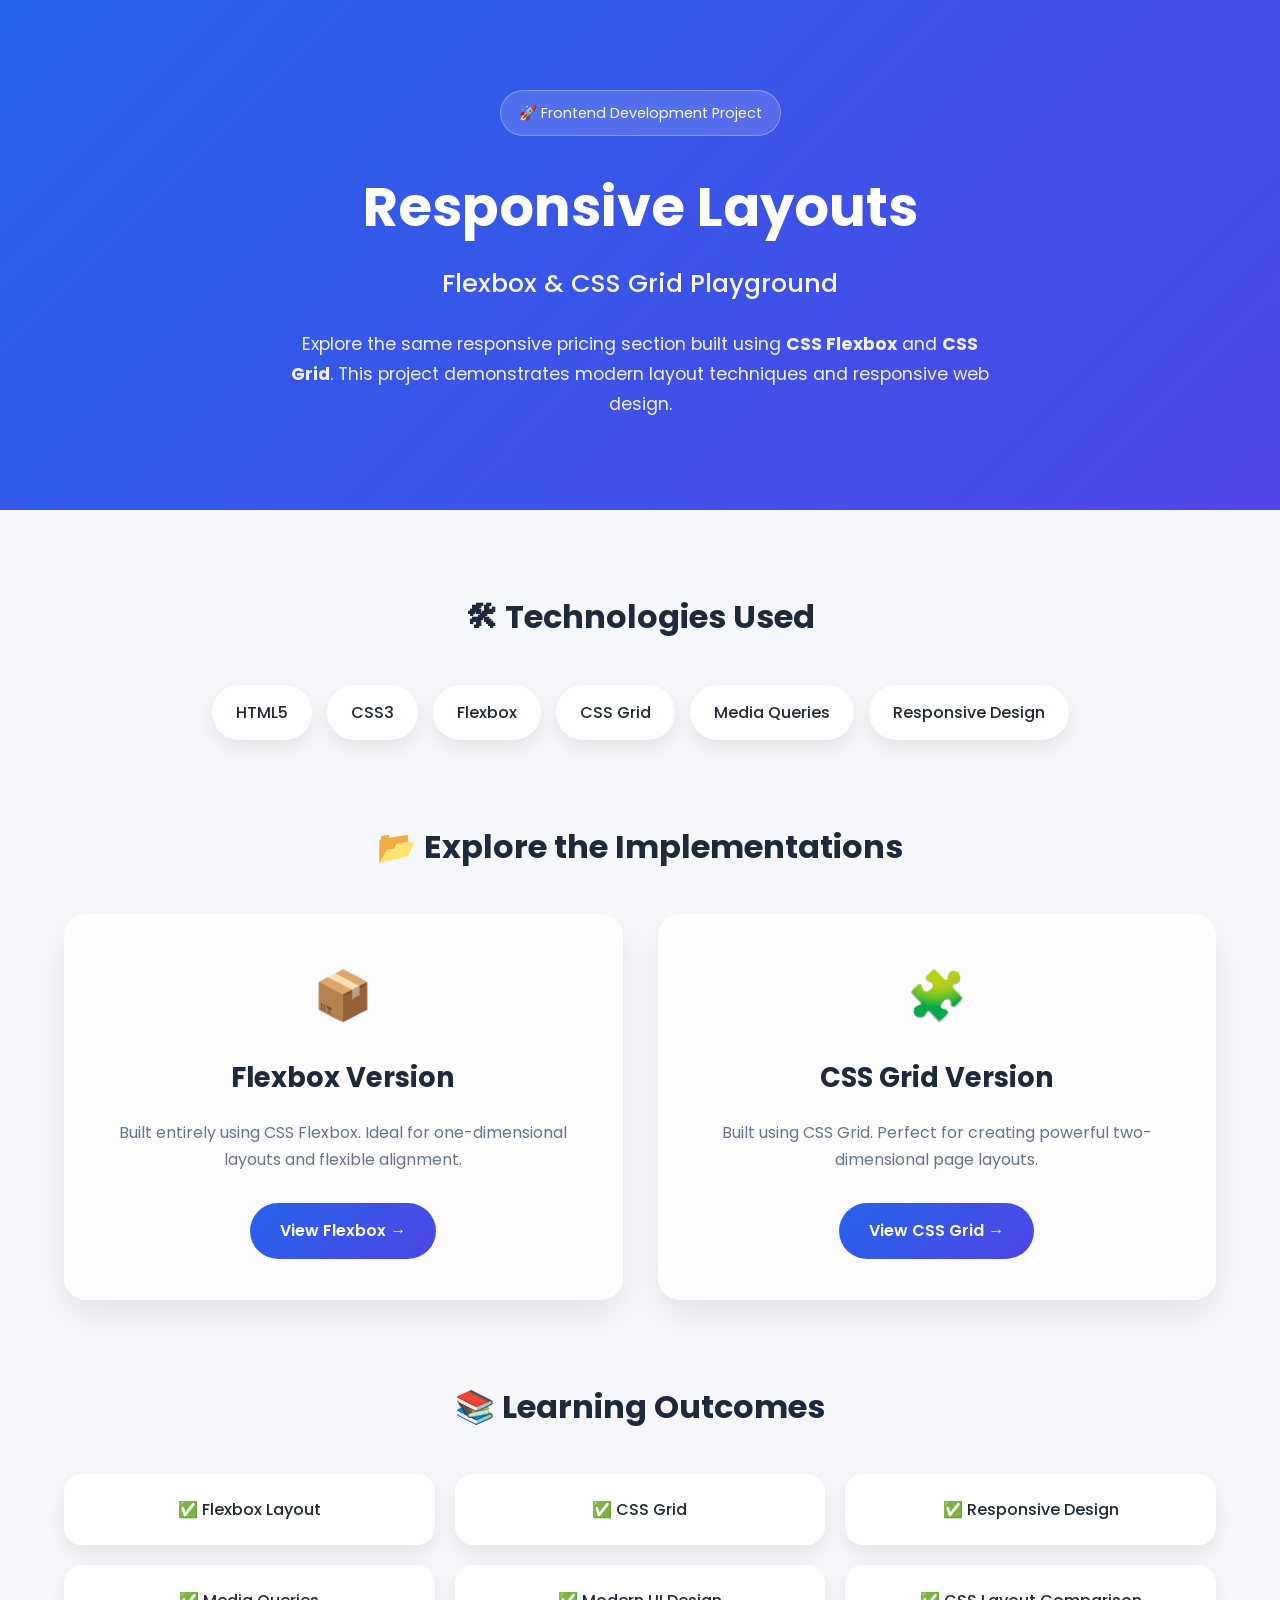
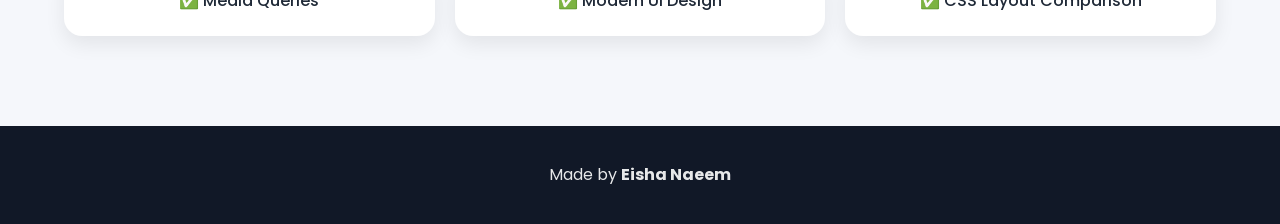
==== index.html @ a728713c "Add landing page for GitHub Pages" ====
<!DOCTYPE html>
<html lang="en">
<head>
    <meta charset="UTF-8">
    <meta name="viewport" content="width=device-width, initial-scale=1.0">
    <title>Flexbox & Grid Playground</title>

    <link rel="stylesheet" href="style.css">

    <link href="https://fonts.googleapis.com/css2?family=Poppins:wght@300;400;500;600;700&display=swap" rel="stylesheet">
</head>
<body>

<header class="hero">

    <div class="hero-content">

        <span class="badge">🚀 Frontend Development Project</span>

        <h1>Responsive Layouts</h1>

        <h2>Flexbox & CSS Grid Playground</h2>

        <p>
            Explore the same responsive pricing section built using
            <strong>CSS Flexbox</strong> and
            <strong>CSS Grid</strong>.
            This project demonstrates modern layout techniques and responsive web design.
        </p>

    </div>

</header>

<section class="technologies">

    <h2>🛠 Technologies Used</h2>

    <div class="tech-list">
        <span>HTML5</span>
        <span>CSS3</span>
        <span>Flexbox</span>
        <span>CSS Grid</span>
        <span>Media Queries</span>
        <span>Responsive Design</span>
    </div>

</section>

<section class="versions">

    <h2>📂 Explore the Implementations</h2>

    <div class="cards">

        <div class="card">

            <div class="icon">📦</div>

            <h3>Flexbox Version</h3>

            <p>
                Built entirely using CSS Flexbox.
                Ideal for one-dimensional layouts and flexible alignment.
            </p>

            <a href =  "flexbox/index.html" class="btn">
                    
                    View Flexbox →
            </a>

        </div>

        <div class="card">

            <div class="icon">🧩</div>

            <h3>CSS Grid Version</h3>

            <p>
                Built using CSS Grid.
                Perfect for creating powerful two-dimensional page layouts.
            </p>

            <a href=grid/index.html" class="btn">
                     
                   View CSS Grid →
            </a>

        </div>

    </div>

</section>

<section class="learning">

    <h2>📚 Learning Outcomes</h2>

    <div class="learn-grid">

        <div>✅ Flexbox Layout</div>
        <div>✅ CSS Grid</div>
        <div>✅ Responsive Design</div>
        <div>✅ Media Queries</div>
        <div>✅ Modern UI Design</div>
        <div>✅ CSS Layout Comparison</div>

    </div>

</section>

<footer>

    <p>
        Made by <strong>Eisha Naeem</strong>
    </p>

</footer>

</body>
</html>
---- style.css ----
/* ===========================
   GOOGLE FONT
=========================== */

*{
    margin:0;
    padding:0;
    box-sizing:border-box;
}

body{
    font-family:'Poppins',sans-serif;
    background:#f5f7fb;
    color:#1f2937;
    line-height:1.7;
}

/* ===========================
   HERO SECTION
=========================== */

.hero{
    background:linear-gradient(135deg,#2563eb,#4f46e5);
    color:white;
    text-align:center;
    padding:90px 20px;
}

.hero-content{
    max-width:900px;
    margin:auto;
}

.badge{
    display:inline-block;
    background:rgba(255,255,255,.15);
    border:1px solid rgba(255,255,255,.3);
    padding:10px 18px;
    border-radius:50px;
    backdrop-filter:blur(12px);
    font-size:.9rem;
    margin-bottom:25px;
}

.hero h1{
    font-size:3.4rem;
    font-weight:700;
    margin-bottom:8px;
}

.hero h2{
    font-size:1.6rem;
    font-weight:500;
    opacity:.95;
    margin-bottom:25px;
}

.hero p{
    max-width:720px;
    margin:auto;
    font-size:1.1rem;
    opacity:.92;
}

/* ===========================
   SECTION
=========================== */

section{
    width:90%;
    max-width:1200px;
    margin:80px auto;
}

section h2{
    text-align:center;
    font-size:2rem;
    margin-bottom:40px;
    color:#1e293b;
}

/* ===========================
   TECHNOLOGIES
=========================== */

.tech-list{
    display:flex;
    flex-wrap:wrap;
    justify-content:center;
    gap:15px;
}

.tech-list span{
    background:white;
    padding:14px 24px;
    border-radius:50px;
    font-weight:500;
    box-shadow:0 8px 20px rgba(0,0,0,.08);
    transition:.3s;
}

.tech-list span:hover{
    background:#2563eb;
    color:white;
    transform:translateY(-5px);
}

/* ===========================
   CARDS
=========================== */

.cards{
    display:grid;
    grid-template-columns:repeat(auto-fit,minmax(320px,1fr));
    gap:35px;
}

.card{
    background:rgba(255,255,255,.75);
    backdrop-filter:blur(18px);
    border:1px solid rgba(255,255,255,.5);
    border-radius:22px;
    padding:40px;
    text-align:center;
    transition:.35s ease;
    box-shadow:0 15px 35px rgba(0,0,0,.08);
}

.card:hover{
    transform:translateY(-12px);
    box-shadow:0 25px 50px rgba(37,99,235,.18);
}

.icon{
    font-size:3rem;
    margin-bottom:18px;
}

.card h3{
    margin-bottom:18px;
    font-size:1.7rem;
    color:#1e293b;
}

.card p{
    color:#64748b;
    margin-bottom:30px;
}

.btn{
    display:inline-block;
    text-decoration:none;
    background:linear-gradient(135deg,#2563eb,#4f46e5);
    color:white;
    padding:14px 30px;
    border-radius:50px;
    font-weight:600;
    transition:.3s;
}

.btn:hover{
    transform:scale(1.05);
    box-shadow:0 12px 30px rgba(79,70,229,.35);
}

/* ===========================
   LEARNING
=========================== */

.learn-grid{
    display:grid;
    grid-template-columns:repeat(3,1fr);
    gap:20px;
}

.learn-grid div{
    background:white;
    padding:22px;
    border-radius:18px;
    text-align:center;
    font-weight:500;
    box-shadow:0 8px 20px rgba(0,0,0,.08);
    transition:.3s;
}

.learn-grid div:hover{
    transform:translateY(-6px);
    background:#2563eb;
    color:white;
}

/* ===========================
   FOOTER
=========================== */

footer{
    margin-top:90px;
    background:#111827;
    color:white;
    text-align:center;
    padding:35px 20px;
}

footer p{
    opacity:.9;
}

/* ===========================
   RESPONSIVE
=========================== */

@media(max-width:900px){

.hero h1{
    font-size:2.7rem;
}

.hero h2{
    font-size:1.3rem;
}

.learn-grid{
    grid-template-columns:repeat(2,1fr);
}

}

@media(max-width:600px){

.hero{
    padding:70px 20px;
}

.hero h1{
    font-size:2.2rem;
}

.hero h2{
    font-size:1.1rem;
}

.hero p{
    font-size:1rem;
}

.cards{
    grid-template-columns:1fr;
}

.learn-grid{
    grid-template-columns:1fr;
}

.tech-list{
    gap:12px;
}

.tech-list span{
    width:100%;
    text-align:center;
}

.card{
    padding:30px;
}

section{
    margin:60px auto;
}

}
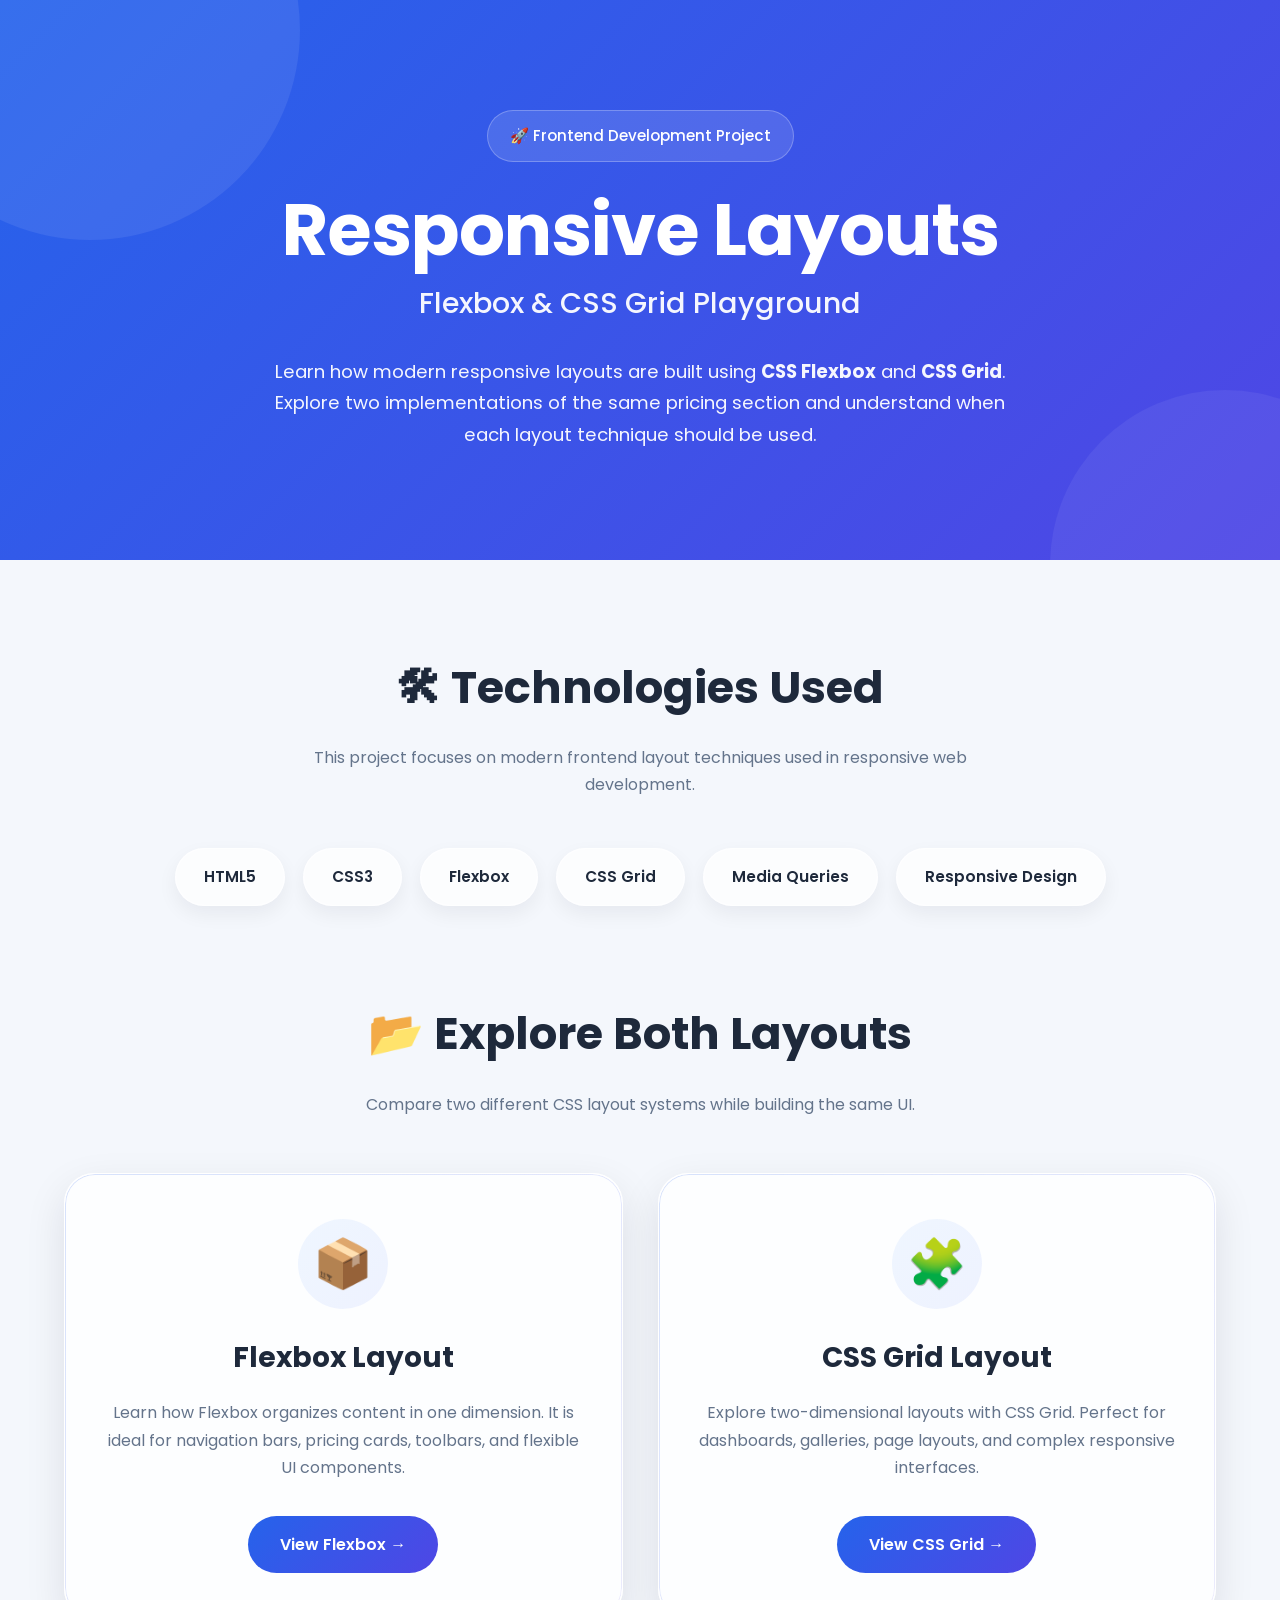
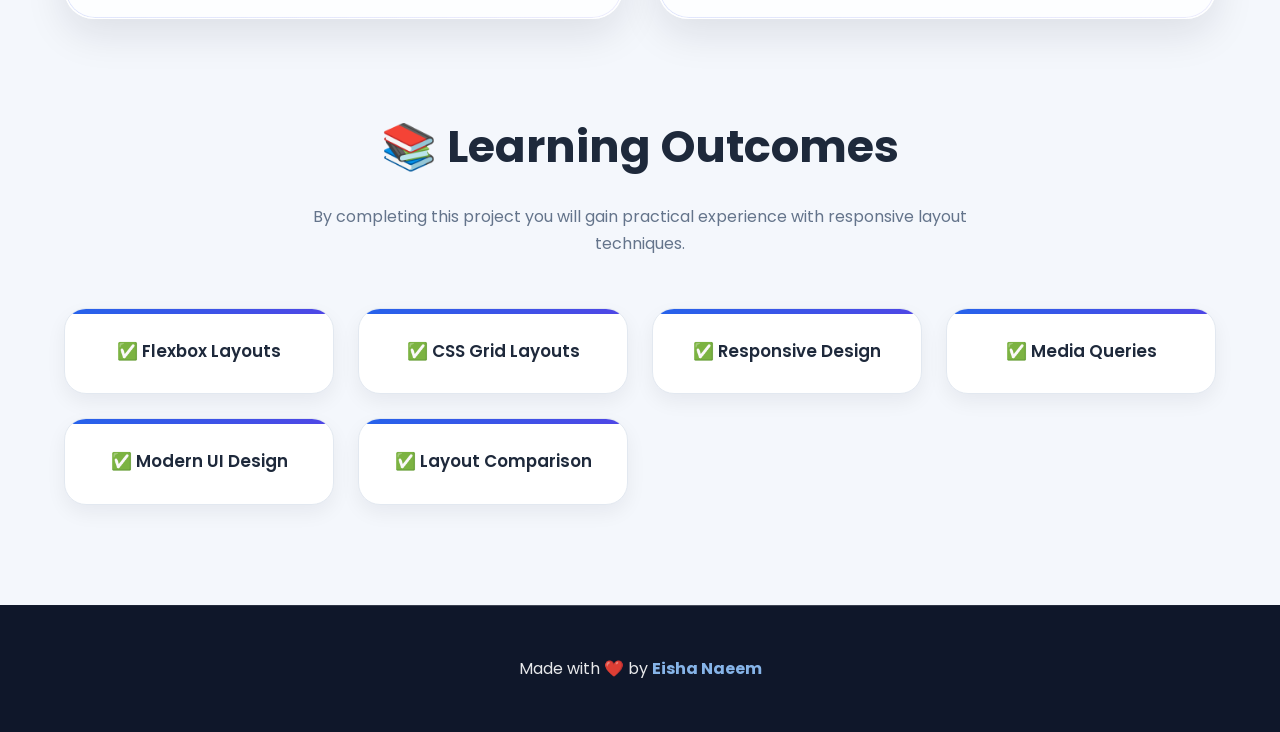
==== commit 71b8dd63: "Improve Flexbox and CSS Grid responsive layouts" ====
--- a/index.html
+++ b/index.html
@@ -1,93 +1,161 @@
 <!DOCTYPE html>
 <html lang="en">
+
 <head>
+
     <meta charset="UTF-8">
-    <meta name="viewport" content="width=device-width, initial-scale=1.0">
-    <title>Flexbox & Grid Playground</title>
-
-    <link rel="stylesheet" href="style.css">
-
-    <link href="https://fonts.googleapis.com/css2?family=Poppins:wght@300;400;500;600;700&display=swap" rel="stylesheet">
+
+    <meta
+        name="viewport"
+        content="width=device-width, initial-scale=1.0">
+
+    <title>Flexbox & CSS Grid Playground</title>
+
+    <meta
+        name="description"
+        content="Learn the difference between CSS Flexbox and CSS Grid through responsive pricing layouts.">
+
+    <link rel="preconnect" href="https://fonts.googleapis.com">
+
+    <link rel="preconnect"
+          href="https://fonts.gstatic.com"
+          crossorigin>
+
+    <link
+        href="https://fonts.googleapis.com/css2?family=Poppins:wght@300;400;500;600;700;800&display=swap"
+        rel="stylesheet">
+
+    <link
+        rel="stylesheet"
+        href="style.css">
+
 </head>
+
 <body>
 
 <header class="hero">
 
     <div class="hero-content">
 
-        <span class="badge">🚀 Frontend Development Project</span>
-
-        <h1>Responsive Layouts</h1>
-
-        <h2>Flexbox & CSS Grid Playground</h2>
+        <span class="badge">
+            🚀 Frontend Development Project
+        </span>
+
+        <h1>
+            Responsive Layouts
+        </h1>
+
+        <h2>
+            Flexbox & CSS Grid Playground
+        </h2>
 
         <p>
-            Explore the same responsive pricing section built using
-            <strong>CSS Flexbox</strong> and
+            Learn how modern responsive layouts are built using
+            <strong>CSS Flexbox</strong>
+            and
             <strong>CSS Grid</strong>.
-            This project demonstrates modern layout techniques and responsive web design.
+            Explore two implementations of the same pricing section and understand
+            when each layout technique should be used.
         </p>
 
     </div>
 
 </header>
 
+<main>
+
 <section class="technologies">
 
-    <h2>🛠 Technologies Used</h2>
+    <h2>
+        🛠 Technologies Used
+    </h2>
+
+    <p>
+        This project focuses on modern frontend layout techniques used in
+        responsive web development.
+    </p>
 
     <div class="tech-list">
+
         <span>HTML5</span>
+
         <span>CSS3</span>
+
         <span>Flexbox</span>
+
         <span>CSS Grid</span>
+
         <span>Media Queries</span>
+
         <span>Responsive Design</span>
+
     </div>
 
 </section>
 
 <section class="versions">
 
-    <h2>📂 Explore the Implementations</h2>
+    <h2>
+        📂 Explore Both Layouts
+    </h2>
+
+    <p>
+        Compare two different CSS layout systems while building the same UI.
+    </p>
 
     <div class="cards">
 
-        <div class="card">
-
-            <div class="icon">📦</div>
-
-            <h3>Flexbox Version</h3>
+        <article class="card">
+
+            <div class="icon">
+                📦
+            </div>
+
+            <h3>
+                Flexbox Layout
+            </h3>
 
             <p>
-                Built entirely using CSS Flexbox.
-                Ideal for one-dimensional layouts and flexible alignment.
+                Learn how Flexbox organizes content in one dimension. It is ideal
+                for navigation bars, pricing cards, toolbars, and flexible UI
+                components.
             </p>
 
-            <a href =  "flexbox/index.html" class="btn">
-                    
-                    View Flexbox →
+            <a
+                href="flexbox/index.html"
+                class="btn">
+
+                View Flexbox →
+
             </a>
 
-        </div>
-
-        <div class="card">
-
-            <div class="icon">🧩</div>
-
-            <h3>CSS Grid Version</h3>
+        </article>
+
+        <article class="card">
+
+            <div class="icon">
+                🧩
+            </div>
+
+            <h3>
+                CSS Grid Layout
+            </h3>
 
             <p>
-                Built using CSS Grid.
-                Perfect for creating powerful two-dimensional page layouts.
+                Explore two-dimensional layouts with CSS Grid. Perfect for
+                dashboards, galleries, page layouts, and complex responsive
+                interfaces.
             </p>
 
-            <a href=grid/index.html" class="btn">
-                     
-                   View CSS Grid →
+            <a
+                href="grid/index.html"
+                class="btn">
+
+                View CSS Grid →
+
             </a>
 
-        </div>
+        </article>
 
     </div>
 
@@ -95,28 +163,47 @@
 
 <section class="learning">
 
-    <h2>📚 Learning Outcomes</h2>
+    <h2>
+        📚 Learning Outcomes
+    </h2>
+
+    <p>
+        By completing this project you will gain practical experience with
+        responsive layout techniques.
+    </p>
 
     <div class="learn-grid">
 
-        <div>✅ Flexbox Layout</div>
-        <div>✅ CSS Grid</div>
+        <div>✅ Flexbox Layouts</div>
+
+        <div>✅ CSS Grid Layouts</div>
+
         <div>✅ Responsive Design</div>
+
         <div>✅ Media Queries</div>
+
         <div>✅ Modern UI Design</div>
-        <div>✅ CSS Layout Comparison</div>
+
+        <div>✅ Layout Comparison</div>
 
     </div>
 
 </section>
 
+</main>
+
 <footer>
 
     <p>
-        Made by <strong>Eisha Naeem</strong>
+
+        Made with ❤️ by
+
+        <strong>Eisha Naeem</strong>
+
     </p>
 
 </footer>
 
 </body>
+
 </html>
--- a/style.css
+++ b/style.css
@@ -1,271 +1,1409 @@
+/* =====================================================
+   FLEXBOX & GRID PLAYGROUND
+   Modern Responsive Landing Page (2026)
+   Author: Eisha Naeem
+===================================================== */
+
 /* ===========================
-   GOOGLE FONT
+   RESET
 =========================== */
 
-*{
+*,
+*::before,
+*::after{
     margin:0;
     padding:0;
     box-sizing:border-box;
 }
 
+html{
+    scroll-behavior:smooth;
+}
+
 body{
-    font-family:'Poppins',sans-serif;
-    background:#f5f7fb;
-    color:#1f2937;
+    font-family:"Poppins",sans-serif;
+    background:#f4f7fc;
+    color:#1e293b;
     line-height:1.7;
+    overflow-x:hidden;
 }
 
 /* ===========================
-   HERO SECTION
+   VARIABLES
 =========================== */
 
+:root{
+
+    --primary:#2563eb;
+    --primary-dark:#1d4ed8;
+    --secondary:#4f46e5;
+
+    --text:#1e293b;
+    --text-light:#64748b;
+
+    --white:#ffffff;
+
+    --bg:#f4f7fc;
+    --card:#ffffff;
+
+    --border:#e2e8f0;
+
+    --shadow-sm:
+    0 8px 20px rgba(15,23,42,.06);
+
+    --shadow:
+    0 15px 40px rgba(15,23,42,.10);
+
+    --shadow-lg:
+    0 25px 60px rgba(37,99,235,.15);
+
+    --radius:24px;
+
+}
+
+/* ===========================
+   COMMON
+=========================== */
+
+img{
+    max-width:100%;
+    display:block;
+}
+
+a{
+    text-decoration:none;
+}
+
+section{
+
+    width:min(1200px,90%);
+    margin:90px auto;
+
+}
+
+section h2{
+
+    font-size:clamp(2rem,4vw,2.8rem);
+
+    text-align:center;
+
+    color:var(--text);
+
+    margin-bottom:18px;
+
+}
+
+section>p{
+
+    max-width:700px;
+
+    margin:0 auto 50px;
+
+    text-align:center;
+
+    color:var(--text-light);
+
+}
+
+/* ===========================
+   HERO
+=========================== */
+
 .hero{
-    background:linear-gradient(135deg,#2563eb,#4f46e5);
+
+    position:relative;
+
+    overflow:hidden;
+
+    background:
+    linear-gradient(
+    135deg,
+    #2563eb,
+    #4f46e5
+    );
+
     color:white;
+
+    padding:
+    110px
+    20px;
+
+}
+
+/* Decorative Blur Circles */
+
+.hero::before{
+
+    content:"";
+
+    position:absolute;
+
+    width:420px;
+    height:420px;
+
+    border-radius:50%;
+
+    background:
+    rgba(255,255,255,.08);
+
+    top:-180px;
+    left:-120px;
+
+}
+
+.hero::after{
+
+    content:"";
+
+    position:absolute;
+
+    width:350px;
+    height:350px;
+
+    border-radius:50%;
+
+    background:
+    rgba(255,255,255,.06);
+
+    bottom:-180px;
+    right:-120px;
+
+}
+
+.hero-content{
+
+    position:relative;
+
+    z-index:2;
+
+    max-width:900px;
+
+    margin:auto;
+
     text-align:center;
-    padding:90px 20px;
-}
-
-.hero-content{
-    max-width:900px;
+
+}
+
+/* ===========================
+   BADGE
+=========================== */
+
+.badge{
+
+    display:inline-flex;
+
+    align-items:center;
+
+    gap:10px;
+
+    padding:
+    12px 22px;
+
+    border-radius:999px;
+
+    backdrop-filter:blur(18px);
+
+    background:
+    rgba(255,255,255,.12);
+
+    border:
+    1px solid
+    rgba(255,255,255,.25);
+
+    font-size:.95rem;
+
+    font-weight:500;
+
+    margin-bottom:28px;
+
+}
+
+/* ===========================
+   HERO TEXT
+=========================== */
+
+.hero h1{
+
+    font-size:
+    clamp(
+    2.8rem,
+    6vw,
+    4.5rem);
+
+    font-weight:700;
+
+    line-height:1.1;
+
+    margin-bottom:10px;
+
+}
+
+.hero h2{
+
+    font-size:
+    clamp(
+    1.2rem,
+    3vw,
+    1.8rem);
+
+    font-weight:500;
+
+    opacity:.95;
+
+    margin-bottom:28px;
+
+}
+
+.hero p{
+
+    font-size:
+    clamp(
+    1rem,
+    2vw,
+    1.15rem);
+
+    max-width:760px;
+
     margin:auto;
-}
-
-.badge{
-    display:inline-block;
-    background:rgba(255,255,255,.15);
-    border:1px solid rgba(255,255,255,.3);
-    padding:10px 18px;
-    border-radius:50px;
-    backdrop-filter:blur(12px);
-    font-size:.9rem;
-    margin-bottom:25px;
-}
-
-.hero h1{
-    font-size:3.4rem;
+
+    opacity:.95;
+
+}
+
+.hero strong{
+
+    color:#ffffff;
+
     font-weight:700;
-    margin-bottom:8px;
-}
-
-.hero h2{
-    font-size:1.6rem;
-    font-weight:500;
-    opacity:.95;
-    margin-bottom:25px;
-}
-
-.hero p{
-    max-width:720px;
-    margin:auto;
-    font-size:1.1rem;
-    opacity:.92;
-}
-
-/* ===========================
-   SECTION
-=========================== */
-
-section{
-    width:90%;
-    max-width:1200px;
-    margin:80px auto;
-}
-
-section h2{
+
+}
+
+/* =====================================================
+   TECHNOLOGIES SECTION
+===================================================== */
+
+.technologies{
     text-align:center;
-    font-size:2rem;
-    margin-bottom:40px;
-    color:#1e293b;
-}
-
-/* ===========================
-   TECHNOLOGIES
-=========================== */
+}
 
 .tech-list{
     display:flex;
+    justify-content:center;
+    align-items:center;
     flex-wrap:wrap;
+    gap:18px;
+    margin-top:45px;
+}
+
+.tech-list span{
+
+    display:flex;
+    align-items:center;
     justify-content:center;
-    gap:15px;
-}
+
+    padding:15px 28px;
+
+    background:rgba(255,255,255,.75);
+
+    backdrop-filter:blur(16px);
+
+    border:1px solid rgba(255,255,255,.6);
+
+    border-radius:999px;
+
+    font-weight:600;
+
+    color:var(--text);
+
+    box-shadow:var(--shadow-sm);
+
+    transition:
+        transform .35s ease,
+        background .35s ease,
+        color .35s ease,
+        box-shadow .35s ease;
+
+}
+
+.tech-list span:hover{
+
+    background:var(--primary);
+
+    color:white;
+
+    transform:
+        translateY(-6px)
+        scale(1.04);
+
+    box-shadow:
+        0 18px 35px rgba(37,99,235,.25);
+
+}
+
+/* =====================================================
+   IMPLEMENTATION SECTION
+===================================================== */
+
+.versions{
+    text-align:center;
+}
+
+.cards{
+
+    display:grid;
+
+    grid-template-columns:
+        repeat(auto-fit,minmax(330px,1fr));
+
+    gap:35px;
+
+    margin-top:55px;
+
+}
+
+/* =====================================================
+   CARD
+===================================================== */
+
+.card{
+
+    position:relative;
+
+    overflow:hidden;
+
+    background:
+        rgba(255,255,255,.82);
+
+    backdrop-filter:blur(18px);
+
+    border:
+        1px solid rgba(255,255,255,.7);
+
+    border-radius:30px;
+
+    padding:45px 38px;
+
+    text-align:center;
+
+    box-shadow:var(--shadow);
+
+    transition:
+        transform .4s ease,
+        box-shadow .4s ease;
+
+}
+
+/* Gradient overlay */
+
+.card::before{
+
+    content:"";
+
+    position:absolute;
+
+    inset:0;
+
+    background:
+        linear-gradient(
+            135deg,
+            rgba(37,99,235,.05),
+            rgba(79,70,229,.04)
+        );
+
+    opacity:0;
+
+    transition:.4s;
+
+}
+
+.card:hover::before{
+
+    opacity:1;
+
+}
+
+.card:hover{
+
+    transform:
+        translateY(-12px);
+
+    box-shadow:var(--shadow-lg);
+
+}
+
+.card>*{
+
+    position:relative;
+
+    z-index:2;
+
+}
+
+/* =====================================================
+   ICON
+===================================================== */
+
+.icon{
+
+    width:90px;
+    height:90px;
+
+    margin:0 auto 25px;
+
+    border-radius:50%;
+
+    display:flex;
+    align-items:center;
+    justify-content:center;
+
+    font-size:3rem;
+
+    background:
+        linear-gradient(
+            135deg,
+            #eff6ff,
+            #eef2ff
+        );
+
+    transition:
+        transform .4s ease;
+
+}
+
+.card:hover .icon{
+
+    transform:
+        rotate(10deg)
+        scale(1.08);
+
+}
+
+/* =====================================================
+   CARD TEXT
+===================================================== */
+
+.card h3{
+
+    font-size:1.75rem;
+
+    margin-bottom:18px;
+
+    color:var(--text);
+
+}
+
+.card p{
+
+    color:var(--text-light);
+
+    margin-bottom:35px;
+
+    font-size:1rem;
+
+}
+
+/* =====================================================
+   BUTTON
+===================================================== */
+
+.btn{
+
+    display:inline-flex;
+
+    align-items:center;
+
+    justify-content:center;
+
+    gap:10px;
+
+    padding:
+        15px 32px;
+
+    border-radius:999px;
+
+    font-weight:600;
+
+    background:
+        linear-gradient(
+            135deg,
+            var(--primary),
+            var(--secondary)
+        );
+
+    color:white;
+
+    transition:
+        transform .35s ease,
+        box-shadow .35s ease,
+        opacity .35s ease;
+
+}
+
+.btn:hover{
+
+    transform:
+        translateY(-4px)
+        scale(1.03);
+
+    box-shadow:
+        0 18px 35px
+        rgba(79,70,229,.30);
+
+}
+
+.btn:active{
+
+    transform:scale(.98);
+
+}
+
+/* =====================================================
+   LEARNING SECTION
+===================================================== */
+
+.learning{
+    text-align:center;
+}
+
+.learning h2{
+    margin-bottom:18px;
+}
+
+.learn-grid{
+
+    display:grid;
+
+    grid-template-columns:
+        repeat(auto-fit,minmax(240px,1fr));
+
+    gap:24px;
+
+    margin-top:50px;
+
+}
+
+.learn-grid div{
+
+    position:relative;
+
+    overflow:hidden;
+
+    background:var(--card);
+
+    border:1px solid var(--border);
+
+    border-radius:22px;
+
+    padding:28px 22px;
+
+    font-size:1.05rem;
+
+    font-weight:600;
+
+    color:var(--text);
+
+    box-shadow:var(--shadow-sm);
+
+    transition:
+        transform .35s ease,
+        box-shadow .35s ease,
+        background .35s ease,
+        color .35s ease;
+
+}
+
+/* Top gradient line */
+
+.learn-grid div::before{
+
+    content:"";
+
+    position:absolute;
+
+    top:0;
+    left:0;
+
+    width:100%;
+    height:5px;
+
+    background:
+        linear-gradient(
+            90deg,
+            var(--primary),
+            var(--secondary)
+        );
+
+}
+
+.learn-grid div:hover{
+
+    transform:
+        translateY(-8px);
+
+    background:
+        linear-gradient(
+            135deg,
+            var(--primary),
+            var(--secondary)
+        );
+
+    color:white;
+
+    box-shadow:
+        var(--shadow-lg);
+
+}
+
+/* =====================================================
+   FOOTER
+===================================================== */
+
+footer{
+
+    margin-top:100px;
+
+    background:#0f172a;
+
+    color:white;
+
+    padding:50px 20px;
+
+    text-align:center;
+
+}
+
+footer p{
+
+    font-size:1rem;
+
+    opacity:.9;
+
+}
+
+footer strong{
+
+    color:#93c5fd;
+
+}
+
+/* =====================================================
+   COMMON ANIMATIONS
+===================================================== */
+
+@keyframes fadeUp{
+
+    from{
+
+        opacity:0;
+
+        transform:
+            translateY(40px);
+
+    }
+
+    to{
+
+        opacity:1;
+
+        transform:
+            translateY(0);
+
+    }
+
+}
+
+.hero-content,
+.tech-list,
+.card,
+.learn-grid div{
+
+    animation:
+        fadeUp
+        .8s ease both;
+
+}
+
+.cards .card:nth-child(2){
+
+    animation-delay:.15s;
+
+}
+
+.learn-grid div:nth-child(2){
+
+    animation-delay:.08s;
+
+}
+
+.learn-grid div:nth-child(3){
+
+    animation-delay:.16s;
+
+}
+
+.learn-grid div:nth-child(4){
+
+    animation-delay:.24s;
+
+}
+
+.learn-grid div:nth-child(5){
+
+    animation-delay:.32s;
+
+}
+
+.learn-grid div:nth-child(6){
+
+    animation-delay:.40s;
+
+}
+
+/* =====================================================
+   ACCESSIBILITY
+===================================================== */
+
+.btn:focus-visible,
+.tech-list span:focus-visible{
+
+    outline:3px solid #93c5fd;
+
+    outline-offset:4px;
+
+}
+
+/* Better text selection */
+
+::selection{
+
+    background:#2563eb;
+
+    color:white;
+
+}
+
+/* Better scrollbar (Chromium browsers) */
+
+::-webkit-scrollbar{
+
+    width:10px;
+
+}
+
+::-webkit-scrollbar-track{
+
+    background:#e2e8f0;
+
+}
+
+::-webkit-scrollbar-thumb{
+
+    background:linear-gradient(
+        var(--primary),
+        var(--secondary)
+    );
+
+    border-radius:20px;
+
+}
+
+::-webkit-scrollbar-thumb:hover{
+
+    background:var(--primary-dark);
+
+}
+
+/* =====================================================
+   LARGE TABLETS (≤1024px)
+===================================================== */
+
+@media (max-width:1024px){
+
+    .hero{
+
+        padding:90px 24px;
+
+    }
+
+    section{
+
+        width:min(94%,1100px);
+
+        margin:80px auto;
+
+    }
+
+    .cards{
+
+        gap:28px;
+
+    }
+
+    .card{
+
+        padding:38px 30px;
+
+    }
+
+    .learn-grid{
+
+        gap:20px;
+
+    }
+
+}
+
+/* =====================================================
+   TABLETS (≤768px)
+===================================================== */
+
+@media (max-width:768px){
+
+    .hero{
+
+        padding:80px 22px;
+
+    }
+
+    .badge{
+
+        padding:10px 18px;
+
+        font-size:.85rem;
+
+    }
+
+    .hero h1{
+
+        line-height:1.15;
+
+    }
+
+    .hero h2{
+
+        margin-bottom:22px;
+
+    }
+
+    .hero p{
+
+        max-width:100%;
+
+    }
+
+    section{
+
+        margin:70px auto;
+
+    }
+
+    section h2{
+
+        margin-bottom:30px;
+
+    }
+
+    .cards{
+
+        grid-template-columns:1fr;
+
+        gap:24px;
+
+    }
+
+    .card{
+
+        max-width:700px;
+
+        margin:auto;
+
+    }
+
+    .tech-list{
+
+        gap:14px;
+
+    }
+
+    .tech-list span{
+
+        padding:14px 22px;
+
+    }
+
+    .learn-grid{
+
+        grid-template-columns:
+            repeat(2,1fr);
+
+    }
+
+}
+
+/* =====================================================
+   MOBILE (≤600px)
+===================================================== */
+
+@media (max-width:600px){
+
+    body{
+
+        line-height:1.65;
+
+    }
+
+    .hero{
+
+        padding:70px 18px;
+
+    }
+
+    .hero::before,
+    .hero::after{
+
+        display:none;
+
+    }
+
+    .badge{
+
+        width:100%;
+
+        justify-content:center;
+
+    }
+
+    section{
+
+        width:92%;
+
+        margin:55px auto;
+
+    }
+
+    .tech-list{
+
+        flex-direction:column;
+
+    }
+
+    .tech-list span{
+
+        width:100%;
+
+    }
+
+    .card{
+
+        padding:30px 24px;
+
+        border-radius:24px;
+
+    }
+
+    .icon{
+
+        width:75px;
+        height:75px;
+
+        font-size:2.3rem;
+
+        margin-bottom:20px;
+
+    }
+
+    .card h3{
+
+        font-size:1.5rem;
+
+    }
+
+    .card p{
+
+        margin-bottom:28px;
+
+    }
+
+    .btn{
+
+        width:100%;
+
+        padding:15px 20px;
+
+    }
+
+    .learn-grid{
+
+        grid-template-columns:1fr;
+
+        gap:18px;
+
+    }
+
+    .learn-grid div{
+
+        padding:22px 18px;
+
+    }
+
+    footer{
+
+        padding:40px 18px;
+
+    }
+
+}
+
+/* =====================================================
+   SMALL DEVICES (≤400px)
+===================================================== */
+
+@media (max-width:400px){
+
+    .hero{
+
+        padding:60px 16px;
+
+    }
+
+    .badge{
+
+        font-size:.8rem;
+
+        padding:10px 14px;
+
+    }
+
+    .hero p{
+
+        font-size:.95rem;
+
+    }
+
+    section{
+
+        width:94%;
+
+    }
+
+    .card{
+
+        padding:24px 18px;
+
+    }
+
+    .btn{
+
+        font-size:.95rem;
+
+    }
+
+}
+
+/* =====================================================
+   LARGE DESKTOPS (≥1400px)
+===================================================== */
+
+@media (min-width:1400px){
+
+    section{
+
+        max-width:1320px;
+
+    }
+
+    .hero-content{
+
+        max-width:980px;
+
+    }
+
+}
+/* =====================================================
+   FINAL POLISH & MICRO INTERACTIONS
+   Flexbox & Grid Playground (2026)
+===================================================== */
+
+/* ---------------------------
+   Better transitions
+---------------------------- */
+
+*{
+    transition:
+        background-color .3s ease,
+        color .3s ease,
+        border-color .3s ease;
+}
+
+/* ---------------------------
+   Floating animation
+---------------------------- */
+
+@keyframes float{
+
+    0%{
+        transform:translateY(0);
+    }
+
+    50%{
+        transform:translateY(-8px);
+    }
+
+    100%{
+        transform:translateY(0);
+    }
+
+}
+
+.icon{
+
+    animation:
+        float
+        5s ease-in-out infinite;
+
+}
+
+/* Alternate timing */
+
+.card:nth-child(2) .icon{
+
+    animation-delay:.5s;
+
+}
+
+/* ---------------------------
+   Better card border
+---------------------------- */
+
+.card{
+
+    position:relative;
+
+    isolation:isolate;
+
+}
+
+.card::after{
+
+    content:"";
+
+    position:absolute;
+
+    inset:0;
+
+    border-radius:inherit;
+
+    padding:1px;
+
+    background:
+        linear-gradient(
+            135deg,
+            rgba(37,99,235,.18),
+            rgba(79,70,229,.10)
+        );
+
+    -webkit-mask:
+        linear-gradient(#fff 0 0) content-box,
+        linear-gradient(#fff 0 0);
+
+    -webkit-mask-composite:xor;
+
+    mask-composite:exclude;
+
+    pointer-events:none;
+
+}
+
+/* ---------------------------
+   Hero heading polish
+---------------------------- */
+
+.hero h1{
+
+    letter-spacing:-1px;
+
+    text-wrap:balance;
+
+}
+
+.hero h2{
+
+    text-wrap:balance;
+
+}
+
+.hero p{
+
+    text-wrap:pretty;
+
+}
+
+/* ---------------------------
+   Buttons
+---------------------------- */
+
+.btn{
+
+    position:relative;
+
+    overflow:hidden;
+
+}
+
+.btn::before{
+
+    content:"";
+
+    position:absolute;
+
+    top:0;
+    left:-120%;
+
+    width:120%;
+    height:100%;
+
+    background:
+        linear-gradient(
+            120deg,
+            transparent,
+            rgba(255,255,255,.35),
+            transparent
+        );
+
+    transition:left .7s ease;
+
+}
+
+.btn:hover::before{
+
+    left:130%;
+
+}
+
+/* ---------------------------
+   Technology badges
+---------------------------- */
 
 .tech-list span{
-    background:white;
-    padding:14px 24px;
-    border-radius:50px;
-    font-weight:500;
-    box-shadow:0 8px 20px rgba(0,0,0,.08);
-    transition:.3s;
+
+    font-size:.96rem;
+
 }
 
 .tech-list span:hover{
-    background:#2563eb;
-    color:white;
-    transform:translateY(-5px);
-}
-
-/* ===========================
-   CARDS
-=========================== */
-
-.cards{
-    display:grid;
-    grid-template-columns:repeat(auto-fit,minmax(320px,1fr));
-    gap:35px;
-}
-
-.card{
-    background:rgba(255,255,255,.75);
-    backdrop-filter:blur(18px);
-    border:1px solid rgba(255,255,255,.5);
-    border-radius:22px;
-    padding:40px;
-    text-align:center;
-    transition:.35s ease;
-    box-shadow:0 15px 35px rgba(0,0,0,.08);
-}
-
-.card:hover{
-    transform:translateY(-12px);
-    box-shadow:0 25px 50px rgba(37,99,235,.18);
-}
-
-.icon{
-    font-size:3rem;
-    margin-bottom:18px;
-}
-
-.card h3{
-    margin-bottom:18px;
-    font-size:1.7rem;
-    color:#1e293b;
-}
-
-.card p{
-    color:#64748b;
-    margin-bottom:30px;
-}
-
-.btn{
-    display:inline-block;
-    text-decoration:none;
-    background:linear-gradient(135deg,#2563eb,#4f46e5);
-    color:white;
-    padding:14px 30px;
-    border-radius:50px;
-    font-weight:600;
-    transition:.3s;
-}
-
-.btn:hover{
-    transform:scale(1.05);
-    box-shadow:0 12px 30px rgba(79,70,229,.35);
-}
-
-/* ===========================
-   LEARNING
-=========================== */
-
-.learn-grid{
-    display:grid;
-    grid-template-columns:repeat(3,1fr);
-    gap:20px;
-}
+
+    rotate:-2deg;
+
+}
+
+/* ---------------------------
+   Learning cards
+---------------------------- */
 
 .learn-grid div{
-    background:white;
-    padding:22px;
-    border-radius:18px;
-    text-align:center;
-    font-weight:500;
-    box-shadow:0 8px 20px rgba(0,0,0,.08);
-    transition:.3s;
+
+    cursor:default;
+
 }
 
 .learn-grid div:hover{
-    transform:translateY(-6px);
-    background:#2563eb;
-    color:white;
-}
-
-/* ===========================
-   FOOTER
-=========================== */
+
+    transform:
+        translateY(-8px)
+        scale(1.02);
+
+}
+
+/* ---------------------------
+   Footer
+---------------------------- */
 
 footer{
-    margin-top:90px;
-    background:#111827;
-    color:white;
-    text-align:center;
-    padding:35px 20px;
-}
-
-footer p{
-    opacity:.9;
-}
-
-/* ===========================
-   RESPONSIVE
-=========================== */
-
-@media(max-width:900px){
-
-.hero h1{
-    font-size:2.7rem;
-}
-
-.hero h2{
-    font-size:1.3rem;
-}
-
-.learn-grid{
-    grid-template-columns:repeat(2,1fr);
-}
-
-}
-
-@media(max-width:600px){
-
-.hero{
-    padding:70px 20px;
-}
-
-.hero h1{
-    font-size:2.2rem;
-}
-
-.hero h2{
-    font-size:1.1rem;
-}
-
-.hero p{
-    font-size:1rem;
-}
-
-.cards{
-    grid-template-columns:1fr;
-}
-
-.learn-grid{
-    grid-template-columns:1fr;
-}
-
-.tech-list{
-    gap:12px;
-}
-
-.tech-list span{
+
+    position:relative;
+
+}
+
+footer::before{
+
+    content:"";
+
+    position:absolute;
+
+    left:0;
+    top:0;
+
     width:100%;
-    text-align:center;
-}
-
-.card{
-    padding:30px;
-}
-
-section{
-    margin:60px auto;
-}
-
-}+    height:1px;
+
+    background:
+        linear-gradient(
+            90deg,
+            transparent,
+            rgba(255,255,255,.25),
+            transparent
+        );
+
+}
+
+/* ---------------------------
+   Smooth image rendering
+---------------------------- */
+
+img{
+
+    image-rendering:auto;
+
+}
+
+/* ---------------------------
+   Reduce motion preference
+---------------------------- */
+
+@media (prefers-reduced-motion:reduce){
+
+    *{
+
+        animation:none !important;
+
+        transition:none !important;
+
+        scroll-behavior:auto !important;
+
+    }
+
+}
+
+/* ---------------------------
+   Print styles
+---------------------------- */
+
+@media print{
+
+    body{
+
+        background:#fff;
+
+        color:#000;
+
+    }
+
+    .hero{
+
+        background:#2563eb !important;
+
+        color:#fff;
+
+    }
+
+    .btn{
+
+        display:none;
+
+    }
+
+}
+
+/* =====================================================
+   END OF FILE
+===================================================== */
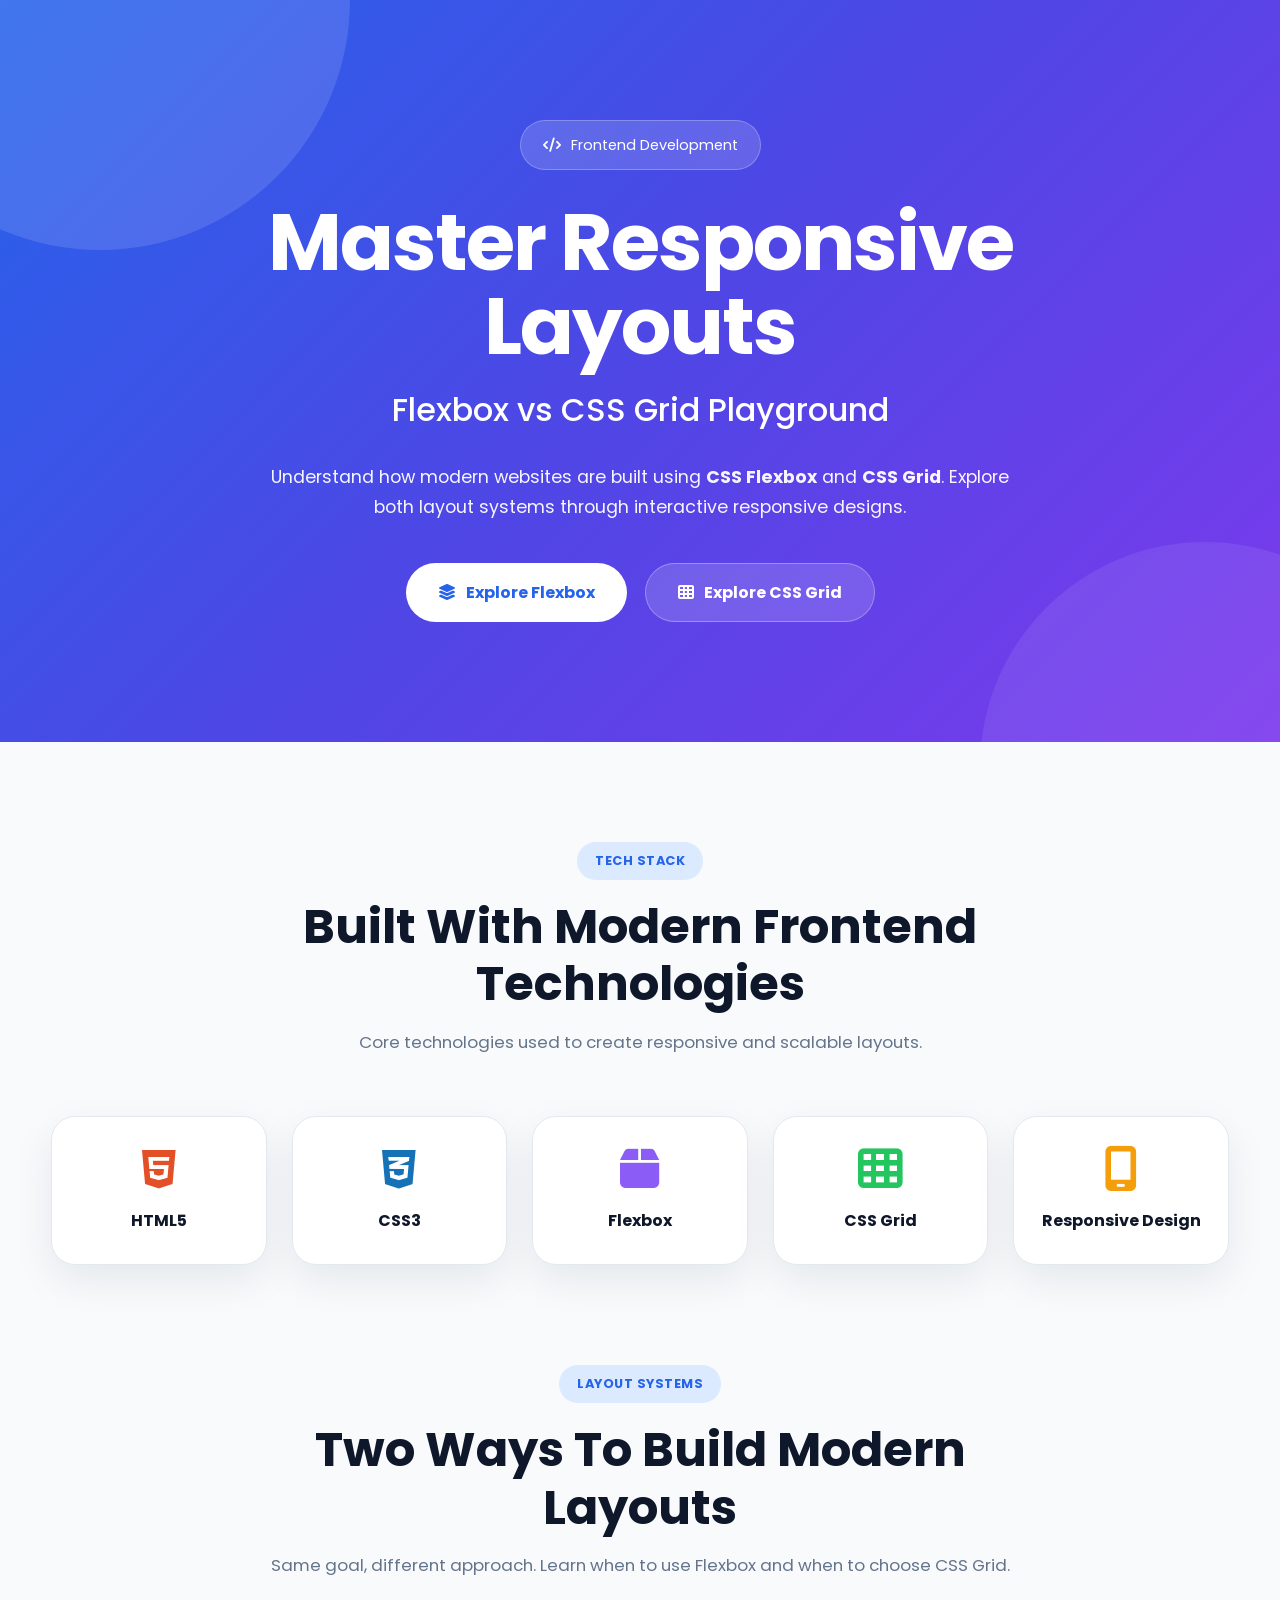
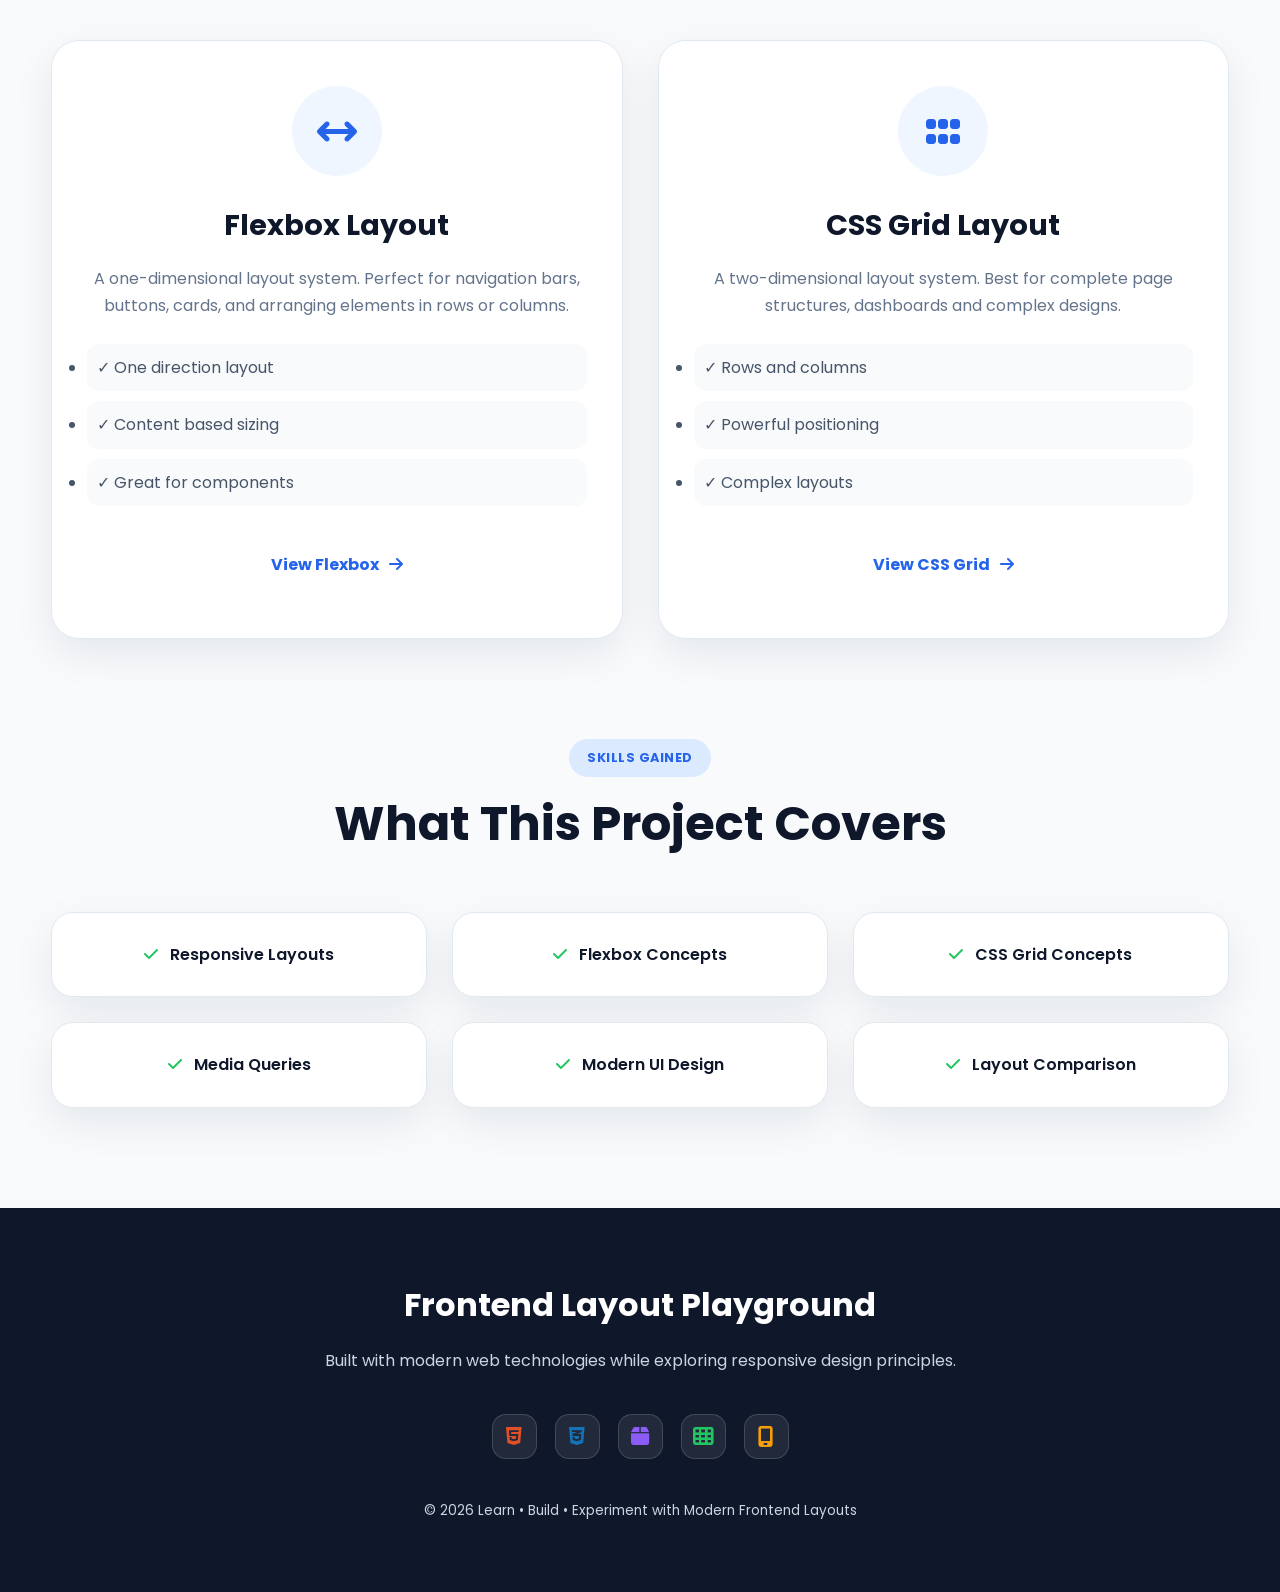
==== commit dce77320: "Improve landing page design, update footers, and enhance responsive UI" ====
--- a/index.html
+++ b/index.html
@@ -5,205 +5,654 @@
 
     <meta charset="UTF-8">
 
-    <meta
-        name="viewport"
-        content="width=device-width, initial-scale=1.0">
-
-    <title>Flexbox & CSS Grid Playground</title>
-
-    <meta
-        name="description"
-        content="Learn the difference between CSS Flexbox and CSS Grid through responsive pricing layouts.">
+    <meta name="viewport" content="width=device-width, initial-scale=1.0">
+
+    <title>
+        Flexbox & CSS Grid Playground
+    </title>
+
+
+    <meta name="description"
+    content="A frontend project demonstrating the difference between CSS Flexbox and CSS Grid with responsive layouts.">
+
+
+    <!-- Google Font -->
 
     <link rel="preconnect" href="https://fonts.googleapis.com">
 
-    <link rel="preconnect"
-          href="https://fonts.gstatic.com"
-          crossorigin>
+    <link rel="preconnect" href="https://fonts.gstatic.com" crossorigin>
+
+
+    <link href="https://fonts.googleapis.com/css2?family=Poppins:wght@300;400;500;600;700;800&display=swap"
+    rel="stylesheet">
+
+
+
+    <!-- Font Awesome Icons -->
 
     <link
-        href="https://fonts.googleapis.com/css2?family=Poppins:wght@300;400;500;600;700;800&display=swap"
-        rel="stylesheet">
-
-    <link
-        rel="stylesheet"
-        href="style.css">
+    rel="stylesheet"
+    href="https://cdnjs.cloudflare.com/ajax/libs/font-awesome/6.5.2/css/all.min.css">
+
+
+
+    <!-- CSS -->
+
+    <link rel="stylesheet" href="style.css">
+
 
 </head>
 
+
+
 <body>
 
+
+
+<!-- =================================================
+     HERO SECTION
+================================================= -->
+
+
 <header class="hero">
 
-    <div class="hero-content">
-
-        <span class="badge">
-            🚀 Frontend Development Project
-        </span>
-
-        <h1>
-            Responsive Layouts
-        </h1>
-
-        <h2>
-            Flexbox & CSS Grid Playground
-        </h2>
-
-        <p>
-            Learn how modern responsive layouts are built using
-            <strong>CSS Flexbox</strong>
-            and
-            <strong>CSS Grid</strong>.
-            Explore two implementations of the same pricing section and understand
-            when each layout technique should be used.
-        </p>
-
-    </div>
+
+<div class="hero-content">
+
+
+<span class="badge">
+
+<i class="fa-solid fa-code"></i>
+
+Frontend Development 
+
+</span>
+
+
+
+<h1>
+
+Master Responsive Layouts
+
+</h1>
+
+
+<h2>
+
+Flexbox vs CSS Grid Playground
+
+</h2>
+
+
+
+<p>
+
+Understand how modern websites are built using
+
+<strong>CSS Flexbox</strong>
+
+and
+
+<strong>CSS Grid</strong>.
+
+Explore both layout systems through interactive responsive designs.
+
+</p>
+
+
+
+<div class="hero-buttons">
+
+
+<a href="flexbox/index.html" class="btn">
+
+<i class="fa-solid fa-layer-group"></i>
+
+Explore Flexbox
+
+</a>
+
+
+
+<a href="grid/index.html" class="btn secondary-btn">
+
+<i class="fa-solid fa-table-cells"></i>
+
+Explore CSS Grid
+
+</a>
+
+
+</div>
+
+
+
+</div>
+
 
 </header>
 
+
+
+
+
 <main>
 
+
+
+
+<!-- =================================================
+     TECHNOLOGY SECTION
+================================================= -->
+
+
 <section class="technologies">
 
-    <h2>
-        🛠 Technologies Used
-    </h2>
-
-    <p>
-        This project focuses on modern frontend layout techniques used in
-        responsive web development.
-    </p>
-
-    <div class="tech-list">
-
-        <span>HTML5</span>
-
-        <span>CSS3</span>
-
-        <span>Flexbox</span>
-
-        <span>CSS Grid</span>
-
-        <span>Media Queries</span>
-
-        <span>Responsive Design</span>
-
-    </div>
+
+<div class="section-title">
+
+
+<span>
+TECH STACK
+</span>
+
+
+<h2>
+
+Built With Modern Frontend Technologies
+
+</h2>
+
+
+<p>
+
+Core technologies used to create responsive and scalable layouts.
+
+</p>
+
+
+</div>
+
+
+
+
+<div class="tech-grid">
+
+
+<div class="tech-card">
+
+
+<i class="fa-brands fa-html5 html"></i>
+
+
+<h3>
+HTML5
+</h3>
+
+
+</div>
+
+
+
+
+<div class="tech-card">
+
+
+<i class="fa-brands fa-css3-alt css"></i>
+
+
+<h3>
+CSS3
+</h3>
+
+
+</div>
+
+
+
+
+<div class="tech-card">
+
+
+<i class="fa-solid fa-box flex"></i>
+
+
+<h3>
+Flexbox
+</h3>
+
+
+</div>
+
+
+
+
+<div class="tech-card">
+
+
+<i class="fa-solid fa-table-cells grid"></i>
+
+
+<h3>
+CSS Grid
+</h3>
+
+
+</div>
+
+
+
+
+<div class="tech-card">
+
+
+<i class="fa-solid fa-mobile-screen mobile"></i>
+
+
+<h3>
+Responsive Design
+</h3>
+
+
+</div>
+
+
+
+</div>
+
+
 
 </section>
 
-<section class="versions">
-
-    <h2>
-        📂 Explore Both Layouts
-    </h2>
-
-    <p>
-        Compare two different CSS layout systems while building the same UI.
-    </p>
-
-    <div class="cards">
-
-        <article class="card">
-
-            <div class="icon">
-                📦
-            </div>
-
-            <h3>
-                Flexbox Layout
-            </h3>
-
-            <p>
-                Learn how Flexbox organizes content in one dimension. It is ideal
-                for navigation bars, pricing cards, toolbars, and flexible UI
-                components.
-            </p>
-
-            <a
-                href="flexbox/index.html"
-                class="btn">
-
-                View Flexbox →
-
-            </a>
-
-        </article>
-
-        <article class="card">
-
-            <div class="icon">
-                🧩
-            </div>
-
-            <h3>
-                CSS Grid Layout
-            </h3>
-
-            <p>
-                Explore two-dimensional layouts with CSS Grid. Perfect for
-                dashboards, galleries, page layouts, and complex responsive
-                interfaces.
-            </p>
-
-            <a
-                href="grid/index.html"
-                class="btn">
-
-                View CSS Grid →
-
-            </a>
-
-        </article>
-
-    </div>
+
+
+
+
+
+<!-- =================================================
+     FLEX VS GRID SECTION
+================================================= -->
+
+
+<section class="comparison">
+
+
+
+<div class="section-title">
+
+
+<span>
+LAYOUT SYSTEMS
+</span>
+
+
+<h2>
+
+Two Ways To Build Modern Layouts
+
+</h2>
+
+
+<p>
+
+Same goal, different approach.
+
+Learn when to use Flexbox and when to choose CSS Grid.
+
+</p>
+
+
+</div>
+
+
+
+
+
+<div class="cards">
+
+
+
+<article class="card flex-card">
+
+
+
+<div class="card-icon">
+
+<i class="fa-solid fa-arrows-left-right"></i>
+
+</div>
+
+
+
+<h3>
+
+Flexbox Layout
+
+</h3>
+
+
+
+<p>
+
+A one-dimensional layout system.
+
+Perfect for navigation bars, buttons, cards,
+and arranging elements in rows or columns.
+
+</p>
+
+
+
+<ul>
+
+
+<li>
+✓ One direction layout
+</li>
+
+
+<li>
+✓ Content based sizing
+</li>
+
+
+<li>
+✓ Great for components
+</li>
+
+
+</ul>
+
+
+
+<a href="flexbox/index.html" class="btn">
+
+
+View Flexbox
+
+
+<i class="fa-solid fa-arrow-right"></i>
+
+
+</a>
+
+
+
+</article>
+
+
+
+
+
+
+
+
+
+<article class="card grid-card">
+
+
+
+<div class="card-icon">
+
+<i class="fa-solid fa-grip"></i>
+
+</div>
+
+
+
+<h3>
+
+CSS Grid Layout
+
+</h3>
+
+
+
+<p>
+
+A two-dimensional layout system.
+
+Best for complete page structures,
+dashboards and complex designs.
+
+</p>
+
+
+
+<ul>
+
+
+<li>
+✓ Rows and columns
+</li>
+
+
+<li>
+✓ Powerful positioning
+</li>
+
+
+<li>
+✓ Complex layouts
+</li>
+
+
+</ul>
+
+
+
+<a href="grid/index.html" class="btn">
+
+
+View CSS Grid
+
+
+<i class="fa-solid fa-arrow-right"></i>
+
+
+</a>
+
+
+
+</article>
+
+
+
+
+</div>
+
+
 
 </section>
 
+
+
+
+
+
+
+<!-- =================================================
+     LEARNING OUTCOMES
+================================================= -->
+
+
 <section class="learning">
 
-    <h2>
-        📚 Learning Outcomes
-    </h2>
-
-    <p>
-        By completing this project you will gain practical experience with
-        responsive layout techniques.
-    </p>
-
-    <div class="learn-grid">
-
-        <div>✅ Flexbox Layouts</div>
-
-        <div>✅ CSS Grid Layouts</div>
-
-        <div>✅ Responsive Design</div>
-
-        <div>✅ Media Queries</div>
-
-        <div>✅ Modern UI Design</div>
-
-        <div>✅ Layout Comparison</div>
-
-    </div>
+
+<div class="section-title">
+
+
+<span>
+SKILLS GAINED
+</span>
+
+
+<h2>
+
+What This Project Covers
+
+</h2>
+
+
+</div>
+
+
+
+<div class="learn-grid">
+
+
+<div>
+<i class="fa-solid fa-check"></i>
+Responsive Layouts
+</div>
+
+
+<div>
+<i class="fa-solid fa-check"></i>
+Flexbox Concepts
+</div>
+
+
+<div>
+<i class="fa-solid fa-check"></i>
+CSS Grid Concepts
+</div>
+
+
+<div>
+<i class="fa-solid fa-check"></i>
+Media Queries
+</div>
+
+
+<div>
+<i class="fa-solid fa-check"></i>
+Modern UI Design
+</div>
+
+
+<div>
+<i class="fa-solid fa-check"></i>
+Layout Comparison
+</div>
+
+
+
+</div>
+
+
 
 </section>
 
+
+
+
 </main>
 
+
+
+
+
+
+
+<!-- =================================================
+     FOOTER
+================================================= -->
+
+
 <footer>
 
-    <p>
-
-        Made with ❤️ by
-
-        <strong>Eisha Naeem</strong>
-
-    </p>
+
+
+<div class="footer-content">
+
+
+
+<h3>
+
+Frontend Layout Playground
+
+</h3>
+
+
+
+<p>
+
+Built with modern web technologies while exploring responsive design principles.
+
+</p>
+
+
+
+
+<div class="footer-tech">
+
+
+
+<div class="tech-icon">
+
+<i class="fa-brands fa-html5"></i>
+
+</div>
+
+
+
+
+<div class="tech-icon">
+
+<i class="fa-brands fa-css3-alt"></i>
+
+</div>
+
+
+
+
+<div class="tech-icon">
+
+<i class="fa-solid fa-box"></i>
+
+</div>
+
+
+
+
+<div class="tech-icon">
+
+<i class="fa-solid fa-table-cells"></i>
+
+</div>
+
+
+
+
+<div class="tech-icon">
+
+<i class="fa-solid fa-mobile-screen"></i>
+
+</div>
+
+
+
+</div>
+
+
+
+<p class="copyright">
+
+© 2026  Learn • Build • Experiment with Modern Frontend Layouts
+
+</p>
+
+
+
+</div>
+
 
 </footer>
 
+
+
+
 </body>
 
 </html>
--- a/style.css
+++ b/style.css
@@ -1,1409 +1,1802 @@
 /* =====================================================
-   FLEXBOX & GRID PLAYGROUND
-   Modern Responsive Landing Page (2026)
+   FLEXBOX & CSS GRID PLAYGROUND
+   Premium Landing Page 2026
    Author: Eisha Naeem
 ===================================================== */
+
+
+/* ===========================
+   GOOGLE FONT
+=========================== */
+
+@import url("https://fonts.googleapis.com/css2?family=Poppins:wght@300;400;500;600;700;800&display=swap");
+
+
+
+/* ===========================
+   VARIABLES
+=========================== */
+
+
+:root{
+
+
+    --primary:#2563eb;
+
+    --secondary:#4f46e5;
+
+    --accent:#7c3aed;
+
+
+    --bg:#f8fafc;
+
+    --surface:#ffffff;
+
+
+    --text:#0f172a;
+
+    --muted:#64748b;
+
+
+    --border:#e2e8f0;
+
+
+    --shadow:
+    0 15px 40px rgba(15,23,42,.08);
+
+
+    --shadow-lg:
+    0 25px 70px rgba(37,99,235,.18);
+
+
+
+    --radius:28px;
+
+
+    --transition:.35s ease;
+
+
+}
+
+
+
+
 
 /* ===========================
    RESET
 =========================== */
 
+
 *,
 *::before,
 *::after{
+
     margin:0;
+
     padding:0;
+
     box-sizing:border-box;
-}
+
+}
+
+
 
 html{
+
     scroll-behavior:smooth;
-}
+
+}
+
+
 
 body{
+
+
     font-family:"Poppins",sans-serif;
-    background:#f4f7fc;
-    color:#1e293b;
+
+
+    background:var(--bg);
+
+
+    color:var(--text);
+
+
     line-height:1.7;
+
+
     overflow-x:hidden;
-}
+
+
+}
+
+
+
+a{
+
+    text-decoration:none;
+
+}
+
+
+
+img{
+
+    max-width:100%;
+
+    display:block;
+
+}
+
+
+
 
 /* ===========================
-   VARIABLES
+   MAIN
 =========================== */
 
-:root{
-
-    --primary:#2563eb;
-    --primary-dark:#1d4ed8;
-    --secondary:#4f46e5;
-
-    --text:#1e293b;
-    --text-light:#64748b;
-
-    --white:#ffffff;
-
-    --bg:#f4f7fc;
-    --card:#ffffff;
-
-    --border:#e2e8f0;
-
-    --shadow-sm:
-    0 8px 20px rgba(15,23,42,.06);
-
-    --shadow:
-    0 15px 40px rgba(15,23,42,.10);
-
-    --shadow-lg:
-    0 25px 60px rgba(37,99,235,.15);
-
-    --radius:24px;
-
-}
+
+main{
+
+    width:min(1200px,92%);
+
+    margin:auto;
+
+}
+
+
+
+
 
 /* ===========================
-   COMMON
+   SECTION TITLE
 =========================== */
 
-img{
-    max-width:100%;
-    display:block;
-}
-
-a{
-    text-decoration:none;
-}
-
-section{
-
-    width:min(1200px,90%);
-    margin:90px auto;
-
-}
-
-section h2{
-
-    font-size:clamp(2rem,4vw,2.8rem);
+
+.section-title{
 
     text-align:center;
 
-    color:var(--text);
+    max-width:800px;
+
+    margin:100px auto 60px;
+
+
+}
+
+
+
+.section-title span{
+
+
+    display:inline-flex;
+
+
+    padding:8px 18px;
+
+
+    border-radius:999px;
+
+
+    background:#dbeafe;
+
+
+    color:var(--primary);
+
+
+    font-size:.8rem;
+
+
+    font-weight:700;
+
+
+    letter-spacing:.5px;
+
 
     margin-bottom:18px;
 
-}
-
-section>p{
-
-    max-width:700px;
-
-    margin:0 auto 50px;
+
+}
+
+
+
+
+.section-title h2{
+
+
+    font-size:clamp(2rem,4vw,3rem);
+
+
+    line-height:1.2;
+
+
+    margin-bottom:15px;
+
+
+}
+
+
+
+.section-title p{
+
+
+    color:var(--muted);
+
+
+    font-size:1.05rem;
+
+
+}
+
+
+
+
+
+
+/* =====================================================
+   HERO
+===================================================== */
+
+
+.hero{
+
+
+    position:relative;
+
+
+    overflow:hidden;
+
+
+    color:white;
+
+
+    padding:120px 20px;
+
+
+
+    background:
+
+
+    linear-gradient(
+
+        135deg,
+
+        #2563eb,
+
+        #4f46e5,
+
+        #7c3aed
+
+    );
+
+
+}
+
+
+
+/* Background blobs */
+
+
+.hero::before{
+
+
+    content:"";
+
+
+    position:absolute;
+
+
+    width:500px;
+
+    height:500px;
+
+
+    border-radius:50%;
+
+
+    background:
+
+    rgba(255,255,255,.12);
+
+
+    top:-250px;
+
+    left:-150px;
+
+
+}
+
+
+
+.hero::after{
+
+
+    content:"";
+
+
+    position:absolute;
+
+
+    width:450px;
+
+    height:450px;
+
+
+    border-radius:50%;
+
+
+    background:
+
+    rgba(255,255,255,.08);
+
+
+    bottom:-250px;
+
+    right:-150px;
+
+
+}
+
+
+
+
+
+.hero-content{
+
+
+    position:relative;
+
+
+    z-index:2;
+
+
+    max-width:900px;
+
 
     text-align:center;
 
-    color:var(--text-light);
-
-}
+
+    margin:auto;
+
+
+}
+
+
+
+
+
+
+/* Badge */
+
+
+.badge{
+
+
+    display:inline-flex;
+
+
+    align-items:center;
+
+
+    gap:10px;
+
+
+    padding:12px 22px;
+
+
+    border-radius:999px;
+
+
+    background:
+
+    rgba(255,255,255,.15);
+
+
+
+    border:
+
+    1px solid rgba(255,255,255,.25);
+
+
+
+    backdrop-filter:blur(15px);
+
+
+
+    font-size:.9rem;
+
+
+
+    margin-bottom:30px;
+
+
+
+}
+
+
+
+
+
+
+.hero h1{
+
+
+    font-size:
+
+    clamp(3rem,7vw,5rem);
+
+
+
+    line-height:1.05;
+
+
+
+    letter-spacing:-2px;
+
+
+
+    margin-bottom:15px;
+
+
+}
+
+
+
+
+
+.hero h2{
+
+
+    font-size:
+
+    clamp(1.3rem,3vw,2rem);
+
+
+
+    font-weight:500;
+
+
+
+    margin-bottom:25px;
+
+
+}
+
+
+
+
+
+.hero p{
+
+
+    max-width:780px;
+
+
+    margin:auto;
+
+
+    font-size:1.1rem;
+
+
+    opacity:.95;
+
+
+}
+
+
+
+.hero strong{
+
+    color:white;
+
+}
+
+
+
+
+
 
 /* ===========================
-   HERO
+   HERO BUTTONS
 =========================== */
 
-.hero{
-
-    position:relative;
-
-    overflow:hidden;
+
+.hero-buttons{
+
+
+    display:flex;
+
+
+    justify-content:center;
+
+
+    flex-wrap:wrap;
+
+
+    gap:18px;
+
+
+    margin-top:40px;
+
+
+}
+
+
+
+
+
+
+.btn{
+
+
+    display:inline-flex;
+
+
+    align-items:center;
+
+
+    justify-content:center;
+
+
+    gap:10px;
+
+
+    padding:15px 32px;
+
+
+    border-radius:999px;
+
+
+    background:white;
+
+
+    color:var(--primary);
+
+
+    font-weight:700;
+
+
+    transition:var(--transition);
+
+
+}
+
+
+
+.btn:hover{
+
+
+    transform:translateY(-5px);
+
+
+    box-shadow:
+
+    0 15px 35px rgba(0,0,0,.18);
+
+
+}
+
+
+
+
+.secondary-btn{
+
 
     background:
-    linear-gradient(
-    135deg,
-    #2563eb,
-    #4f46e5
-    );
+
+    rgba(255,255,255,.15);
+
 
     color:white;
 
-    padding:
-    110px
-    20px;
-
-}
-
-/* Decorative Blur Circles */
-
-.hero::before{
-
-    content:"";
-
-    position:absolute;
-
-    width:420px;
-    height:420px;
+
+    border:
+
+    1px solid rgba(255,255,255,.3);
+
+
+}
+
+
+
+
+
+
+/* =====================================================
+   TECHNOLOGY SECTION
+===================================================== */
+
+
+.tech-grid{
+
+
+    display:grid;
+
+
+    grid-template-columns:
+
+    repeat(auto-fit,minmax(170px,1fr));
+
+
+    gap:25px;
+
+
+}
+
+
+
+
+
+
+.tech-card{
+
+
+    background:white;
+
+
+    border:1px solid var(--border);
+
+
+    border-radius:24px;
+
+
+    padding:30px 20px;
+
+
+    text-align:center;
+
+
+    box-shadow:var(--shadow);
+
+
+    transition:var(--transition);
+
+
+}
+
+
+
+.tech-card:hover{
+
+
+    transform:translateY(-10px);
+
+
+    box-shadow:var(--shadow-lg);
+
+
+}
+
+
+
+
+
+.tech-card i{
+
+
+    font-size:2.8rem;
+
+
+    margin-bottom:15px;
+
+
+}
+
+
+
+
+
+.tech-card h3{
+
+
+    font-size:1rem;
+
+
+}
+
+
+
+
+
+.html{
+
+    color:#e34f26;
+
+}
+
+
+.css{
+
+    color:#1572b6;
+
+}
+
+
+
+.flex{
+
+    color:#8b5cf6;
+
+}
+
+
+
+.grid{
+
+    color:#22c55e;
+
+}
+
+
+
+.mobile{
+
+    color:#f59e0b;
+
+}
+
+
+
+
+
+
+/* =====================================================
+   FLEXBOX VS GRID CARDS
+===================================================== */
+
+
+.cards{
+
+
+    display:grid;
+
+
+    grid-template-columns:
+
+    repeat(2,1fr);
+
+
+
+    gap:35px;
+
+
+}
+
+
+
+
+.card{
+
+
+    background:white;
+
+
+    border:1px solid var(--border);
+
+
+    border-radius:var(--radius);
+
+
+    padding:45px 35px;
+
+
+    box-shadow:var(--shadow);
+
+
+    text-align:center;
+
+
+    transition:var(--transition);
+
+
+}
+
+
+
+.card:hover{
+
+
+    transform:translateY(-12px);
+
+
+    box-shadow:var(--shadow-lg);
+
+
+}
+
+
+
+
+
+.card-icon{
+
+
+    width:90px;
+
+
+    height:90px;
+
+
+    margin:auto;
+
+
+    margin-bottom:25px;
+
+
+    display:flex;
+
+
+    align-items:center;
+
+
+    justify-content:center;
+
 
     border-radius:50%;
 
-    background:
-    rgba(255,255,255,.08);
-
-    top:-180px;
-    left:-120px;
-
-}
-
-.hero::after{
-
-    content:"";
-
-    position:absolute;
-
-    width:350px;
-    height:350px;
-
-    border-radius:50%;
-
-    background:
-    rgba(255,255,255,.06);
-
-    bottom:-180px;
-    right:-120px;
-
-}
-
-.hero-content{
-
-    position:relative;
-
-    z-index:2;
-
-    max-width:900px;
-
-    margin:auto;
-
-    text-align:center;
-
-}
-
-/* ===========================
-   BADGE
-=========================== */
-
-.badge{
-
-    display:inline-flex;
-
-    align-items:center;
-
-    gap:10px;
-
-    padding:
-    12px 22px;
-
-    border-radius:999px;
-
-    backdrop-filter:blur(18px);
-
-    background:
-    rgba(255,255,255,.12);
-
-    border:
-    1px solid
-    rgba(255,255,255,.25);
-
-    font-size:.95rem;
-
-    font-weight:500;
-
-    margin-bottom:28px;
-
-}
-
-/* ===========================
-   HERO TEXT
-=========================== */
-
-.hero h1{
-
-    font-size:
-    clamp(
-    2.8rem,
-    6vw,
-    4.5rem);
-
-    font-weight:700;
-
-    line-height:1.1;
+
+    background:#eff6ff;
+
+
+}
+
+
+
+.card-icon i{
+
+
+    font-size:2.5rem;
+
+
+    color:var(--primary);
+
+
+}
+
+
+
+
+.card h3{
+
+
+    font-size:1.8rem;
+
+
+    margin-bottom:15px;
+
+
+}
+
+
+
+
+.card p{
+
+
+    color:var(--muted);
+
+
+    margin-bottom:25px;
+
+
+}
+
+
+
+
+
+.card ul{
+
+
+    text-align:left;
+
+
+    margin-bottom:30px;
+
+
+}
+
+
+
+.card li{
+
+
+    padding:10px;
+
+
+    background:#f8fafc;
+
+
+    border-radius:12px;
+
 
     margin-bottom:10px;
 
-}
-
-.hero h2{
-
-    font-size:
-    clamp(
-    1.2rem,
-    3vw,
-    1.8rem);
-
-    font-weight:500;
-
-    opacity:.95;
-
-    margin-bottom:28px;
-
-}
-
-.hero p{
-
-    font-size:
-    clamp(
-    1rem,
-    2vw,
-    1.15rem);
-
-    max-width:760px;
-
-    margin:auto;
-
-    opacity:.95;
-
-}
-
-.hero strong{
-
-    color:#ffffff;
-
-    font-weight:700;
-
-}
-
-/* =====================================================
-   TECHNOLOGIES SECTION
-===================================================== */
-
-.technologies{
-    text-align:center;
-}
-
-.tech-list{
-    display:flex;
-    justify-content:center;
-    align-items:center;
-    flex-wrap:wrap;
-    gap:18px;
-    margin-top:45px;
-}
-
-.tech-list span{
-
-    display:flex;
-    align-items:center;
-    justify-content:center;
-
-    padding:15px 28px;
-
-    background:rgba(255,255,255,.75);
-
-    backdrop-filter:blur(16px);
-
-    border:1px solid rgba(255,255,255,.6);
-
-    border-radius:999px;
-
-    font-weight:600;
-
-    color:var(--text);
-
-    box-shadow:var(--shadow-sm);
-
-    transition:
-        transform .35s ease,
-        background .35s ease,
-        color .35s ease,
-        box-shadow .35s ease;
-
-}
-
-.tech-list span:hover{
-
-    background:var(--primary);
-
-    color:white;
-
-    transform:
-        translateY(-6px)
-        scale(1.04);
-
-    box-shadow:
-        0 18px 35px rgba(37,99,235,.25);
-
-}
-
-/* =====================================================
-   IMPLEMENTATION SECTION
-===================================================== */
-
-.versions{
-    text-align:center;
-}
-
-.cards{
-
-    display:grid;
-
-    grid-template-columns:
-        repeat(auto-fit,minmax(330px,1fr));
-
-    gap:35px;
-
-    margin-top:55px;
-
-}
-
-/* =====================================================
-   CARD
-===================================================== */
-
-.card{
-
-    position:relative;
-
-    overflow:hidden;
-
-    background:
-        rgba(255,255,255,.82);
-
-    backdrop-filter:blur(18px);
-
-    border:
-        1px solid rgba(255,255,255,.7);
-
-    border-radius:30px;
-
-    padding:45px 38px;
-
-    text-align:center;
-
-    box-shadow:var(--shadow);
-
-    transition:
-        transform .4s ease,
-        box-shadow .4s ease;
-
-}
-
-/* Gradient overlay */
-
-.card::before{
-
-    content:"";
-
-    position:absolute;
-
-    inset:0;
-
-    background:
-        linear-gradient(
-            135deg,
-            rgba(37,99,235,.05),
-            rgba(79,70,229,.04)
-        );
-
-    opacity:0;
-
-    transition:.4s;
-
-}
-
-.card:hover::before{
-
-    opacity:1;
-
-}
-
-.card:hover{
-
-    transform:
-        translateY(-12px);
-
-    box-shadow:var(--shadow-lg);
-
-}
-
-.card>*{
-
-    position:relative;
-
-    z-index:2;
-
-}
-
-/* =====================================================
-   ICON
-===================================================== */
-
-.icon{
-
-    width:90px;
-    height:90px;
-
-    margin:0 auto 25px;
-
-    border-radius:50%;
-
-    display:flex;
-    align-items:center;
-    justify-content:center;
-
-    font-size:3rem;
-
-    background:
-        linear-gradient(
-            135deg,
-            #eff6ff,
-            #eef2ff
-        );
-
-    transition:
-        transform .4s ease;
-
-}
-
-.card:hover .icon{
-
-    transform:
-        rotate(10deg)
-        scale(1.08);
-
-}
-
-/* =====================================================
-   CARD TEXT
-===================================================== */
-
-.card h3{
-
-    font-size:1.75rem;
-
-    margin-bottom:18px;
-
-    color:var(--text);
-
-}
-
-.card p{
-
-    color:var(--text-light);
-
-    margin-bottom:35px;
-
-    font-size:1rem;
-
-}
-
-/* =====================================================
-   BUTTON
-===================================================== */
-
-.btn{
-
-    display:inline-flex;
-
-    align-items:center;
-
-    justify-content:center;
-
-    gap:10px;
-
-    padding:
-        15px 32px;
-
-    border-radius:999px;
-
-    font-weight:600;
-
-    background:
-        linear-gradient(
-            135deg,
-            var(--primary),
-            var(--secondary)
-        );
-
-    color:white;
-
-    transition:
-        transform .35s ease,
-        box-shadow .35s ease,
-        opacity .35s ease;
-
-}
-
-.btn:hover{
-
-    transform:
-        translateY(-4px)
-        scale(1.03);
-
-    box-shadow:
-        0 18px 35px
-        rgba(79,70,229,.30);
-
-}
-
-.btn:active{
-
-    transform:scale(.98);
-
-}
-
+
+    color:#475569;
+
+
+}
 /* =====================================================
    LEARNING SECTION
 ===================================================== */
 
+
 .learning{
+
+    margin-bottom:100px;
+
+}
+
+
+
+.learn-grid{
+
+
+    display:grid;
+
+
+    grid-template-columns:
+
+    repeat(3,1fr);
+
+
+    gap:25px;
+
+
+}
+
+
+
+.learn-grid div{
+
+
+    position:relative;
+
+
+    overflow:hidden;
+
+
+    background:white;
+
+
+    border:1px solid var(--border);
+
+
+    border-radius:22px;
+
+
+    padding:28px;
+
+
     text-align:center;
-}
-
-.learning h2{
-    margin-bottom:18px;
-}
-
-.learn-grid{
-
-    display:grid;
-
-    grid-template-columns:
-        repeat(auto-fit,minmax(240px,1fr));
-
-    gap:24px;
-
-    margin-top:50px;
-
-}
-
-.learn-grid div{
-
-    position:relative;
-
-    overflow:hidden;
-
-    background:var(--card);
-
-    border:1px solid var(--border);
-
-    border-radius:22px;
-
-    padding:28px 22px;
-
-    font-size:1.05rem;
+
 
     font-weight:600;
 
-    color:var(--text);
-
-    box-shadow:var(--shadow-sm);
-
-    transition:
-        transform .35s ease,
-        box-shadow .35s ease,
-        background .35s ease,
-        color .35s ease;
-
-}
-
-/* Top gradient line */
-
-.learn-grid div::before{
-
-    content:"";
-
-    position:absolute;
-
-    top:0;
-    left:0;
-
-    width:100%;
-    height:5px;
+
+    box-shadow:var(--shadow);
+
+
+    transition:var(--transition);
+
+
+}
+
+
+
+
+.learn-grid i{
+
+
+    color:#22c55e;
+
+
+    margin-right:8px;
+
+
+}
+
+
+
+
+.learn-grid div:hover{
+
+
+    transform:translateY(-8px);
+
+
+    box-shadow:var(--shadow-lg);
+
 
     background:
-        linear-gradient(
-            90deg,
-            var(--primary),
-            var(--secondary)
-        );
-
-}
-
-.learn-grid div:hover{
-
-    transform:
-        translateY(-8px);
-
-    background:
-        linear-gradient(
-            135deg,
-            var(--primary),
-            var(--secondary)
-        );
+
+    linear-gradient(
+
+        135deg,
+
+        #2563eb,
+
+        #4f46e5
+
+    );
+
 
     color:white;
 
-    box-shadow:
-        var(--shadow-lg);
-
-}
+
+}
+
+
+
+.learn-grid div:hover i{
+
+    color:white;
+
+}
+
+
+
+
 
 /* =====================================================
    FOOTER
 ===================================================== */
 
+
 footer{
 
+
+    background:#0f172a;
+
+
+    color:white;
+
+
     margin-top:100px;
 
-    background:#0f172a;
-
-    color:white;
-
-    padding:50px 20px;
+
+}
+
+
+
+.footer-content{
+
+
+    width:min(1200px,92%);
+
+
+    margin:auto;
+
+
+    padding:70px 20px;
+
 
     text-align:center;
 
-}
-
-footer p{
-
-    font-size:1rem;
-
-    opacity:.9;
-
-}
-
-footer strong{
-
-    color:#93c5fd;
-
-}
+
+}
+
+
+
+
+.footer-content h3{
+
+
+    font-size:2rem;
+
+
+    margin-bottom:15px;
+
+
+}
+
+
+
+
+.footer-content p{
+
+
+    max-width:650px;
+
+
+    margin:auto;
+
+
+    color:#cbd5e1;
+
+
+}
+
+
+
+
+
+.footer-tech{
+
+
+    display:flex;
+
+
+    justify-content:center;
+
+
+    align-items:center;
+
+
+    flex-wrap:wrap;
+
+
+    gap:18px;
+
+
+    margin:40px 0;
+
+
+}
+
+
+
+
+
+.tech-icon{
+
+
+    width:45px;
+
+
+    height:45px;
+
+
+    display:flex;
+
+
+    justify-content:center;
+
+
+    align-items:center;
+
+
+    border-radius:14px;
+
+
+    background:
+
+    rgba(255,255,255,.08);
+
+
+    border:
+
+    1px solid rgba(255,255,255,.15);
+
+
+    transition:.35s ease;
+
+
+}
+
+
+
+
+.tech-icon i{
+
+
+    font-size:1.3rem;
+
+
+}
+
+
+
+
+
+/* Footer icon colors */
+
+
+.tech-icon:nth-child(1) i{
+
+    color:#e34f26;
+
+}
+
+
+.tech-icon:nth-child(2) i{
+
+    color:#1572b6;
+
+}
+
+
+
+.tech-icon:nth-child(3) i{
+
+    color:#8b5cf6;
+
+}
+
+
+
+.tech-icon:nth-child(4) i{
+
+    color:#22c55e;
+
+}
+
+
+
+.tech-icon:nth-child(5) i{
+
+    color:#f59e0b;
+
+}
+
+
+
+
+
+.tech-icon:hover{
+
+
+    transform:
+
+    translateY(-6px)
+    scale(1.1);
+
+
+    background:white;
+
+
+}
+
+
+
+
+
+.copyright{
+
+
+    margin-top:30px;
+
+
+    font-size:.85rem;
+
+
+}
+
+
+
+
+
+
 
 /* =====================================================
-   COMMON ANIMATIONS
+   ANIMATIONS
 ===================================================== */
 
+
 @keyframes fadeUp{
 
+
     from{
 
         opacity:0;
 
-        transform:
-            translateY(40px);
+        transform:translateY(40px);
 
     }
 
+
     to{
 
         opacity:1;
 
-        transform:
-            translateY(0);
+        transform:translateY(0);
 
     }
 
-}
+
+}
+
+
+
 
 .hero-content,
-.tech-list,
+.tech-card,
 .card,
 .learn-grid div{
 
+
     animation:
-        fadeUp
-        .8s ease both;
-
-}
-
-.cards .card:nth-child(2){
-
-    animation-delay:.15s;
-
-}
-
-.learn-grid div:nth-child(2){
-
-    animation-delay:.08s;
-
-}
-
-.learn-grid div:nth-child(3){
-
-    animation-delay:.16s;
-
-}
-
-.learn-grid div:nth-child(4){
-
-    animation-delay:.24s;
-
-}
-
-.learn-grid div:nth-child(5){
-
-    animation-delay:.32s;
-
-}
-
-.learn-grid div:nth-child(6){
-
-    animation-delay:.40s;
-
-}
+
+    fadeUp .8s ease both;
+
+
+}
+
+
+
+
+
+.tech-card:nth-child(2){
+
+    animation-delay:.1s;
+
+}
+
+
+.tech-card:nth-child(3){
+
+    animation-delay:.2s;
+
+}
+
+
+.tech-card:nth-child(4){
+
+    animation-delay:.3s;
+
+}
+
+
+.tech-card:nth-child(5){
+
+    animation-delay:.4s;
+
+}
+
+
+
+
+
+
+/* =====================================================
+   TABLETS
+===================================================== */
+
+
+@media(max-width:900px){
+
+
+
+    .cards{
+
+
+        grid-template-columns:1fr;
+
+
+    }
+
+
+
+    .learn-grid{
+
+
+        grid-template-columns:
+
+        repeat(2,1fr);
+
+
+    }
+
+
+
+}
+
+
+
+
+
+/* =====================================================
+   MOBILE
+===================================================== */
+
+
+@media(max-width:600px){
+
+
+
+.hero{
+
+
+    padding:80px 18px;
+
+
+}
+
+
+
+.hero h1{
+
+
+    font-size:2.5rem;
+
+
+}
+
+
+
+.hero p{
+
+
+    font-size:.95rem;
+
+
+}
+
+
+
+.hero-buttons{
+
+
+    flex-direction:column;
+
+
+}
+
+
+
+.hero-buttons .btn{
+
+
+    width:100%;
+
+
+}
+
+
+
+
+main{
+
+
+    width:92%;
+
+
+}
+
+
+
+.section-title{
+
+
+    margin:70px auto 40px;
+
+
+}
+
+
+
+.section-title h2{
+
+
+    font-size:1.8rem;
+
+
+}
+
+
+
+
+.tech-grid{
+
+
+    grid-template-columns:
+
+    repeat(2,1fr);
+
+
+    gap:15px;
+
+
+}
+
+
+
+
+
+.tech-card{
+
+
+    padding:22px 12px;
+
+
+}
+
+
+
+
+.tech-card i{
+
+
+    font-size:2rem;
+
+
+}
+
+
+
+
+.cards{
+
+
+    gap:22px;
+
+
+}
+
+
+
+
+.card{
+
+
+    padding:30px 22px;
+
+
+}
+
+
+
+
+.card h3{
+
+
+    font-size:1.5rem;
+
+
+}
+
+
+
+
+.card-icon{
+
+
+    width:75px;
+
+
+    height:75px;
+
+
+}
+
+
+
+
+.card-icon i{
+
+
+    font-size:2rem;
+
+
+}
+
+
+
+
+
+.learn-grid{
+
+
+    grid-template-columns:1fr;
+
+
+}
+
+
+
+.footer-content{
+
+
+    padding:50px 15px;
+
+
+}
+
+
+
+
+.footer-content h3{
+
+
+    font-size:1.5rem;
+
+
+}
+
+
+
+.footer-tech{
+
+
+    gap:12px;
+
+
+}
+
+
+
+}
+
+
+
+
+
+/* =====================================================
+   SMALL PHONES
+===================================================== */
+
+
+@media(max-width:380px){
+
+
+
+.hero h1{
+
+
+    font-size:2.1rem;
+
+
+}
+
+
+
+.badge{
+
+
+    font-size:.75rem;
+
+
+}
+
+
+
+.tech-grid{
+
+
+    grid-template-columns:1fr;
+
+
+}
+
+
+
+.card{
+
+
+    padding:25px 18px;
+
+
+}
+
+
+
+
+.btn{
+
+
+    padding:14px 20px;
+
+
+}
+
+
+
+}
+
+
+
+
+
+
 
 /* =====================================================
    ACCESSIBILITY
 ===================================================== */
 
-.btn:focus-visible,
-.tech-list span:focus-visible{
-
-    outline:3px solid #93c5fd;
+
+::selection{
+
+
+    background:#2563eb;
+
+
+    color:white;
+
+
+}
+
+
+
+
+
+.btn:focus-visible{
+
+
+    outline:
+
+    3px solid #93c5fd;
+
 
     outline-offset:4px;
 
-}
-
-/* Better text selection */
-
-::selection{
-
-    background:#2563eb;
-
-    color:white;
-
-}
-
-/* Better scrollbar (Chromium browsers) */
+
+}
+
+
+
+
+
+
+/* =====================================================
+   CUSTOM SCROLLBAR
+===================================================== */
+
 
 ::-webkit-scrollbar{
 
+
     width:10px;
 
-}
+
+}
+
+
 
 ::-webkit-scrollbar-track{
 
+
     background:#e2e8f0;
 
-}
+
+}
+
+
 
 ::-webkit-scrollbar-thumb{
 
-    background:linear-gradient(
-        var(--primary),
-        var(--secondary)
+
+    background:
+
+    linear-gradient(
+
+        #2563eb,
+
+        #4f46e5
+
     );
 
+
     border-radius:20px;
 
-}
-
-::-webkit-scrollbar-thumb:hover{
-
-    background:var(--primary-dark);
-
-}
+
+}
+
+
+
+
 
 /* =====================================================
-   LARGE TABLETS (≤1024px)
+   REDUCE MOTION
 ===================================================== */
 
-@media (max-width:1024px){
-
-    .hero{
-
-        padding:90px 24px;
-
-    }
-
-    section{
-
-        width:min(94%,1100px);
-
-        margin:80px auto;
-
-    }
-
-    .cards{
-
-        gap:28px;
-
-    }
-
-    .card{
-
-        padding:38px 30px;
-
-    }
-
-    .learn-grid{
-
-        gap:20px;
-
-    }
-
-}
-
-/* =====================================================
-   TABLETS (≤768px)
-===================================================== */
-
-@media (max-width:768px){
-
-    .hero{
-
-        padding:80px 22px;
-
-    }
-
-    .badge{
-
-        padding:10px 18px;
-
-        font-size:.85rem;
-
-    }
-
-    .hero h1{
-
-        line-height:1.15;
-
-    }
-
-    .hero h2{
-
-        margin-bottom:22px;
-
-    }
-
-    .hero p{
-
-        max-width:100%;
-
-    }
-
-    section{
-
-        margin:70px auto;
-
-    }
-
-    section h2{
-
-        margin-bottom:30px;
-
-    }
-
-    .cards{
-
-        grid-template-columns:1fr;
-
-        gap:24px;
-
-    }
-
-    .card{
-
-        max-width:700px;
-
-        margin:auto;
-
-    }
-
-    .tech-list{
-
-        gap:14px;
-
-    }
-
-    .tech-list span{
-
-        padding:14px 22px;
-
-    }
-
-    .learn-grid{
-
-        grid-template-columns:
-            repeat(2,1fr);
-
-    }
-
-}
-
-/* =====================================================
-   MOBILE (≤600px)
-===================================================== */
-
-@media (max-width:600px){
-
-    body{
-
-        line-height:1.65;
-
-    }
-
-    .hero{
-
-        padding:70px 18px;
-
-    }
-
-    .hero::before,
-    .hero::after{
-
-        display:none;
-
-    }
-
-    .badge{
-
-        width:100%;
-
-        justify-content:center;
-
-    }
-
-    section{
-
-        width:92%;
-
-        margin:55px auto;
-
-    }
-
-    .tech-list{
-
-        flex-direction:column;
-
-    }
-
-    .tech-list span{
-
-        width:100%;
-
-    }
-
-    .card{
-
-        padding:30px 24px;
-
-        border-radius:24px;
-
-    }
-
-    .icon{
-
-        width:75px;
-        height:75px;
-
-        font-size:2.3rem;
-
-        margin-bottom:20px;
-
-    }
-
-    .card h3{
-
-        font-size:1.5rem;
-
-    }
-
-    .card p{
-
-        margin-bottom:28px;
-
-    }
-
-    .btn{
-
-        width:100%;
-
-        padding:15px 20px;
-
-    }
-
-    .learn-grid{
-
-        grid-template-columns:1fr;
-
-        gap:18px;
-
-    }
-
-    .learn-grid div{
-
-        padding:22px 18px;
-
-    }
-
-    footer{
-
-        padding:40px 18px;
-
-    }
-
-}
-
-/* =====================================================
-   SMALL DEVICES (≤400px)
-===================================================== */
-
-@media (max-width:400px){
-
-    .hero{
-
-        padding:60px 16px;
-
-    }
-
-    .badge{
-
-        font-size:.8rem;
-
-        padding:10px 14px;
-
-    }
-
-    .hero p{
-
-        font-size:.95rem;
-
-    }
-
-    section{
-
-        width:94%;
-
-    }
-
-    .card{
-
-        padding:24px 18px;
-
-    }
-
-    .btn{
-
-        font-size:.95rem;
-
-    }
-
-}
-
-/* =====================================================
-   LARGE DESKTOPS (≥1400px)
-===================================================== */
-
-@media (min-width:1400px){
-
-    section{
-
-        max-width:1320px;
-
-    }
-
-    .hero-content{
-
-        max-width:980px;
-
-    }
-
-}
-/* =====================================================
-   FINAL POLISH & MICRO INTERACTIONS
-   Flexbox & Grid Playground (2026)
-===================================================== */
-
-/* ---------------------------
-   Better transitions
----------------------------- */
+
+@media(prefers-reduced-motion:reduce){
+
 
 *{
-    transition:
-        background-color .3s ease,
-        color .3s ease,
-        border-color .3s ease;
-}
-
-/* ---------------------------
-   Floating animation
----------------------------- */
-
-@keyframes float{
-
-    0%{
-        transform:translateY(0);
-    }
-
-    50%{
-        transform:translateY(-8px);
-    }
-
-    100%{
-        transform:translateY(0);
-    }
-
-}
-
-.icon{
-
-    animation:
-        float
-        5s ease-in-out infinite;
-
-}
-
-/* Alternate timing */
-
-.card:nth-child(2) .icon{
-
-    animation-delay:.5s;
-
-}
-
-/* ---------------------------
-   Better card border
----------------------------- */
-
-.card{
-
-    position:relative;
-
-    isolation:isolate;
-
-}
-
-.card::after{
-
-    content:"";
-
-    position:absolute;
-
-    inset:0;
-
-    border-radius:inherit;
-
-    padding:1px;
-
-    background:
-        linear-gradient(
-            135deg,
-            rgba(37,99,235,.18),
-            rgba(79,70,229,.10)
-        );
-
-    -webkit-mask:
-        linear-gradient(#fff 0 0) content-box,
-        linear-gradient(#fff 0 0);
-
-    -webkit-mask-composite:xor;
-
-    mask-composite:exclude;
-
-    pointer-events:none;
-
-}
-
-/* ---------------------------
-   Hero heading polish
----------------------------- */
-
-.hero h1{
-
-    letter-spacing:-1px;
-
-    text-wrap:balance;
-
-}
-
-.hero h2{
-
-    text-wrap:balance;
-
-}
-
-.hero p{
-
-    text-wrap:pretty;
-
-}
-
-/* ---------------------------
-   Buttons
----------------------------- */
-
-.btn{
-
-    position:relative;
-
-    overflow:hidden;
-
-}
-
-.btn::before{
-
-    content:"";
-
-    position:absolute;
-
-    top:0;
-    left:-120%;
-
-    width:120%;
-    height:100%;
-
-    background:
-        linear-gradient(
-            120deg,
-            transparent,
-            rgba(255,255,255,.35),
-            transparent
-        );
-
-    transition:left .7s ease;
-
-}
-
-.btn:hover::before{
-
-    left:130%;
-
-}
-
-/* ---------------------------
-   Technology badges
----------------------------- */
-
-.tech-list span{
-
-    font-size:.96rem;
-
-}
-
-.tech-list span:hover{
-
-    rotate:-2deg;
-
-}
-
-/* ---------------------------
-   Learning cards
----------------------------- */
-
-.learn-grid div{
-
-    cursor:default;
-
-}
-
-.learn-grid div:hover{
-
-    transform:
-        translateY(-8px)
-        scale(1.02);
-
-}
-
-/* ---------------------------
-   Footer
----------------------------- */
-
-footer{
-
-    position:relative;
-
-}
-
-footer::before{
-
-    content:"";
-
-    position:absolute;
-
-    left:0;
-    top:0;
-
-    width:100%;
-    height:1px;
-
-    background:
-        linear-gradient(
-            90deg,
-            transparent,
-            rgba(255,255,255,.25),
-            transparent
-        );
-
-}
-
-/* ---------------------------
-   Smooth image rendering
----------------------------- */
-
-img{
-
-    image-rendering:auto;
-
-}
-
-/* ---------------------------
-   Reduce motion preference
----------------------------- */
-
-@media (prefers-reduced-motion:reduce){
-
-    *{
-
-        animation:none !important;
-
-        transition:none !important;
-
-        scroll-behavior:auto !important;
-
-    }
-
-}
-
-/* ---------------------------
-   Print styles
----------------------------- */
-
-@media print{
-
-    body{
-
-        background:#fff;
-
-        color:#000;
-
-    }
-
-    .hero{
-
-        background:#2563eb !important;
-
-        color:#fff;
-
-    }
-
-    .btn{
-
-        display:none;
-
-    }
-
-}
-
-/* =====================================================
-   END OF FILE
-===================================================== */+
+
+    animation:none !important;
+
+
+    transition:none !important;
+
+
+    scroll-behavior:auto !important;
+
+
+}
+
+
+
+}
